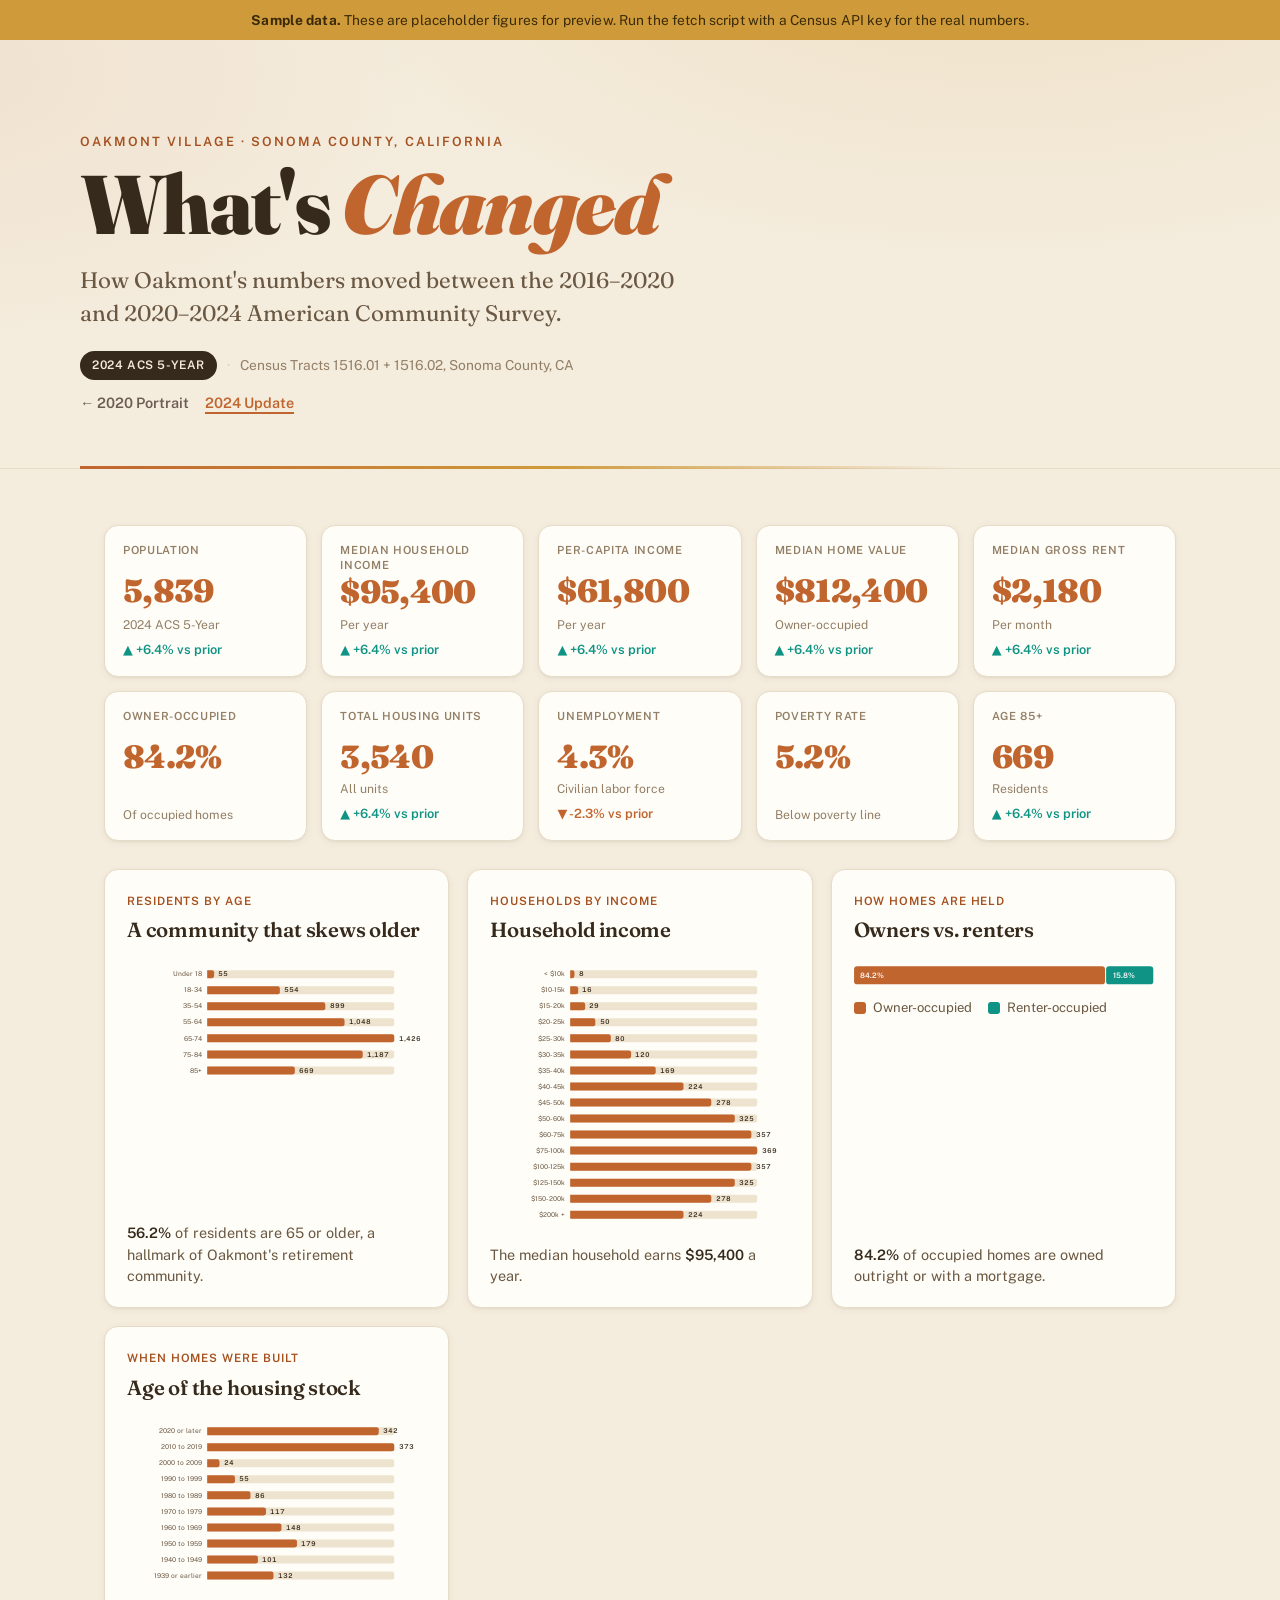
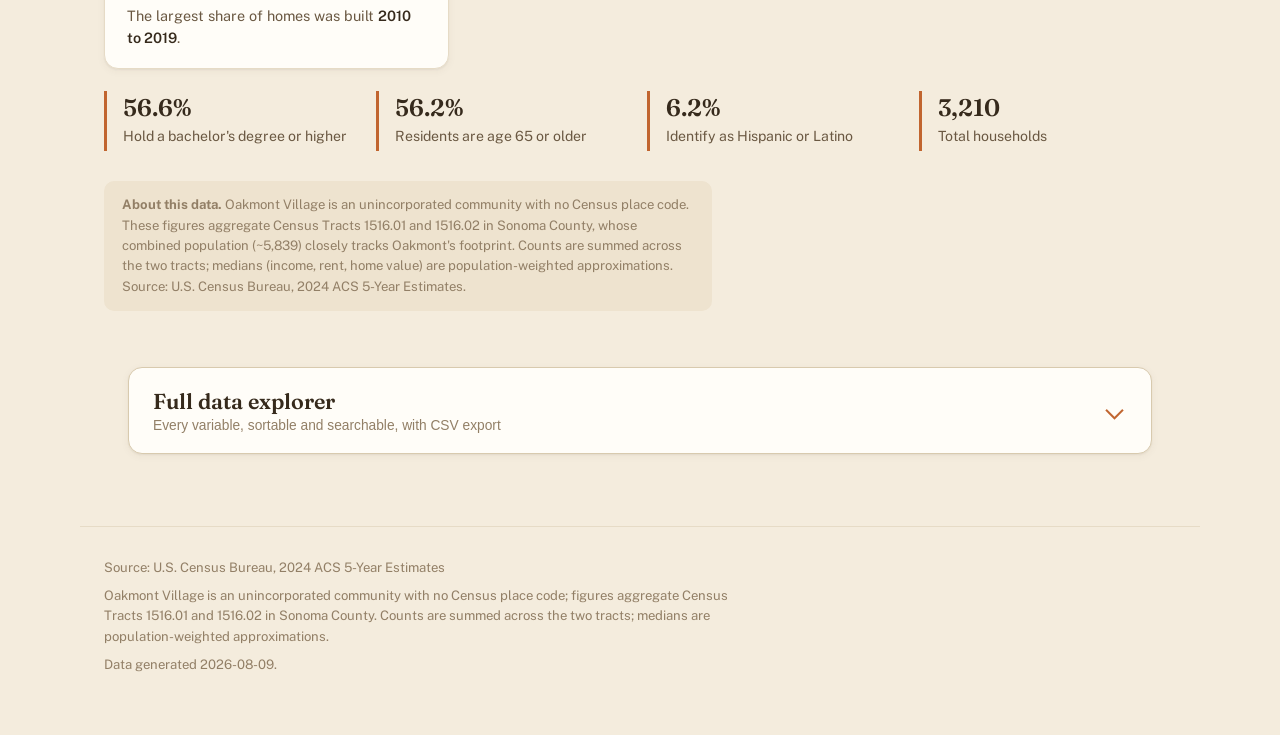
==== site/changes.html @ 7ce9f507 "Add 2024 What's Changed page with year-over-year KPI deltas Co-Authored-By: Claude Opus 4.8 <noreply" ====
<!DOCTYPE html>
<html lang="en">
<head>
  <meta charset="UTF-8" />
  <meta name="viewport" content="width=device-width, initial-scale=1.0" />
  <title>Oakmont Village — What's Changed (2024)</title>
  <meta name="description" content="A census snapshot of Oakmont Village, Sonoma County, California, from the U.S. Census Bureau's American Community Survey." />
  <link rel="icon" href="data:image/svg+xml,<svg xmlns='http://www.w3.org/2000/svg' viewBox='0 0 100 100'><text y='.9em' font-size='90'>🍇</text></svg>" />
  <link rel="preconnect" href="https://fonts.googleapis.com" />
  <link rel="preconnect" href="https://fonts.gstatic.com" crossorigin />
  <link href="https://fonts.googleapis.com/css2?family=Fraunces:ital,opsz,wght@0,9..144,400;0,9..144,500;0,9..144,600;0,9..144,900;1,9..144,400&family=Public+Sans:wght@400;500;600;700&display=swap" rel="stylesheet" />
  <link rel="stylesheet" href="./styles.css" />
</head>
<body>

  <div id="sample-banner" class="sample-banner" hidden>
    <strong>Sample data.</strong> These are placeholder figures for preview. Run the fetch script with a Census API key for the real numbers.
  </div>

  <header class="masthead">
    <div class="masthead-inner">
      <p class="kicker">Oakmont Village · Sonoma County, California</p>
      <h1>What's <em>Changed</em></h1>
      <p class="lead">How Oakmont's numbers moved between the 2016–2020 and 2020–2024 American Community Survey.</p>
      <div class="masthead-meta">
        <span class="badge" id="badge-year">ACS 5-Year</span>
        <span class="meta-dot">·</span>
        <span id="meta-geo">Census Tracts 1516.01 + 1516.02</span>
      </div>
      <nav class="year-nav" aria-label="Data year">
        <a href="./index.html" class="year-link">← 2020 Portrait</a>
        <a href="./changes.html" class="year-link active" aria-current="page">2024 Update</a>
      </nav>
    </div>
  </header>

  <main>
    <section class="snapshot" aria-label="Community snapshot">
      <div class="kpi-grid" id="kpis"></div>

      <div class="chart-grid" id="charts"></div>

      <div class="callouts" id="callouts"></div>

      <p class="method-note" id="method-note"></p>
    </section>

    <section class="explorer-section" aria-label="Full data explorer">
      <button class="explorer-toggle" id="explorer-toggle" aria-expanded="false" aria-controls="explorer">
        <span class="explorer-toggle-label">Full data explorer</span>
        <span class="explorer-toggle-sub">Every variable, sortable and searchable, with CSV export</span>
        <span class="chevron" aria-hidden="true"></span>
      </button>
      <div class="explorer" id="explorer" hidden></div>
    </section>
  </main>

  <footer class="site-footer">
    <p id="footer-source">Source: U.S. Census Bureau, American Community Survey.</p>
    <p class="footer-fine">
      Oakmont Village is an unincorporated community with no Census place code; figures aggregate
      Census Tracts 1516.01 and 1516.02 in Sonoma County. Counts are summed across the two tracts;
      medians are population-weighted approximations.
    </p>
    <p class="footer-fine" id="footer-generated"></p>
  </footer>

  <div id="tooltip" class="tooltip" role="status" aria-live="off" hidden></div>

  <script type="module">
    import { initPage, showError } from './js/page.js';
    initPage({ section: 'acs2024', compareTo: 'acs2020' }).catch(showError);
  </script>
</body>
</html>
---- site/styles.css ----
/* Oakmont Village Community Snapshot — "Sonoma Warm" editorial-civic design system.
   Data colors (validated for CVD + contrast): terracotta #c1652f (magnitude),
   teal #0e9384 + indigo #5a5b9f (categorical). Gold + sage are decorative only. */

:root {
  --font-display: 'Fraunces', Georgia, 'Times New Roman', serif;
  --font-body: 'Public Sans', system-ui, -apple-system, Segoe UI, sans-serif;
  --font-mono: 'Consolas', 'SF Mono', Menlo, monospace;

  --paper: #f4ecdd;
  --paper-tint: #eee3cf;
  --card: #fffdf8;
  --ink: #362a1c;
  --ink-2: #6a5842;
  --ink-3: #927f66;
  --line: #e6dbc6;
  --line-strong: #d8caae;

  --terracotta: #c1652f;
  --terracotta-dk: #a5501f;
  --teal: #0e9384;
  --indigo: #5a5b9f;
  --gold: #cf9a3a;
  --sage: #6b8f6b;

  --shadow-sm: 0 1px 2px rgba(74, 53, 32, 0.06), 0 2px 8px rgba(74, 53, 32, 0.05);
  --shadow-md: 0 2px 6px rgba(74, 53, 32, 0.08), 0 12px 30px rgba(74, 53, 32, 0.09);
  --radius: 14px;
  --maxw: 1120px;
}

*, *::before, *::after { box-sizing: border-box; margin: 0; padding: 0; }

html { -webkit-text-size-adjust: 100%; }

body {
  font-family: var(--font-body);
  font-size: 17px;
  line-height: 1.6;
  color: var(--ink);
  background: var(--paper);
  background-image:
    radial-gradient(1200px 600px at 78% -10%, rgba(207, 154, 58, 0.14), transparent 60%),
    radial-gradient(900px 500px at -5% 8%, rgba(193, 101, 47, 0.08), transparent 55%);
  background-attachment: fixed;
  -webkit-font-smoothing: antialiased;
  text-rendering: optimizeLegibility;
}

em { font-style: italic; }

/* ── Sample banner ─────────────────────────────────────────────── */
.sample-banner {
  background: var(--gold);
  color: #3a2a08;
  text-align: center;
  padding: 9px 20px;
  font-size: 0.86rem;
  letter-spacing: 0.01em;
}

/* ── Masthead ──────────────────────────────────────────────────── */
.masthead {
  padding: clamp(44px, 8vw, 92px) 24px clamp(30px, 5vw, 54px);
  border-bottom: 1px solid var(--line);
  position: relative;
}
.masthead::after {
  content: '';
  position: absolute; left: 50%; bottom: -1px; transform: translateX(-50%);
  width: min(var(--maxw), calc(100% - 48px)); height: 3px;
  background: linear-gradient(90deg, var(--terracotta) 0%, var(--gold) 42%, transparent 78%);
}
.masthead-inner { max-width: var(--maxw); margin: 0 auto; }
.kicker {
  font-size: 0.8rem; font-weight: 600; letter-spacing: 0.16em;
  text-transform: uppercase; color: var(--terracotta-dk);
}
.masthead h1 {
  font-family: var(--font-display); font-optical-sizing: auto;
  font-weight: 900; font-size: clamp(2.6rem, 8vw, 5.2rem);
  line-height: 0.98; letter-spacing: -0.02em; color: var(--ink);
  margin: 12px 0 0;
}
.masthead h1 em { color: var(--terracotta); font-weight: 900; }
.lead {
  font-family: var(--font-display); font-optical-sizing: auto;
  font-size: clamp(1.05rem, 2.2vw, 1.4rem); font-weight: 400;
  color: var(--ink-2); max-width: 44ch; margin: 18px 0 0; line-height: 1.45;
}
.masthead-meta {
  display: flex; align-items: center; gap: 10px; flex-wrap: wrap;
  margin-top: 22px; font-size: 0.86rem; color: var(--ink-3);
}
.badge {
  background: var(--ink); color: var(--paper); font-weight: 600;
  font-size: 0.74rem; letter-spacing: 0.05em; text-transform: uppercase;
  padding: 5px 12px; border-radius: 999px;
}
.meta-dot { color: var(--line-strong); }

/* ── Layout shells ─────────────────────────────────────────────── */
main { max-width: var(--maxw); margin: 0 auto; padding: 0 24px; }
.snapshot { padding: clamp(34px, 5vw, 56px) 0; }

/* ── KPI tiles ─────────────────────────────────────────────────── */
.kpi-grid {
  display: grid; gap: 14px; align-items: stretch;
  grid-template-columns: repeat(auto-fill, minmax(198px, 1fr));
}
.kpi {
  background: var(--card); border: 1px solid var(--line);
  border-radius: var(--radius); padding: 17px 18px 15px;
  box-shadow: var(--shadow-sm);
  display: flex; flex-direction: column;
}
.kpi-label {
  font-size: 0.7rem; font-weight: 600; letter-spacing: 0.06em;
  text-transform: uppercase; color: var(--ink-3); line-height: 1.3;
  min-height: 2.5em; /* reserve two lines so tiles align whether the label wraps or not */
}
.kpi-value {
  font-family: var(--font-display); font-optical-sizing: auto;
  font-weight: 900; font-size: clamp(1.6rem, 2.6vw, 2rem); line-height: 1.02;
  color: var(--terracotta); margin-top: 4px; letter-spacing: -0.02em;
  font-variant-numeric: tabular-nums; white-space: nowrap;
}
.kpi-sub { font-size: 0.76rem; color: var(--ink-3); margin-top: auto; padding-top: 6px; }

/* ── Chart cards ───────────────────────────────────────────────── */
.chart-grid {
  display: grid; gap: 18px; margin-top: 28px;
  grid-template-columns: repeat(auto-fit, minmax(340px, 1fr));
}
.chart-card {
  background: var(--card); border: 1px solid var(--line);
  border-radius: var(--radius); padding: 22px 22px 20px;
  box-shadow: var(--shadow-sm); display: flex; flex-direction: column;
}
.chart-card h3 {
  font-family: var(--font-display); font-weight: 600;
  font-size: 1.28rem; letter-spacing: -0.01em; color: var(--ink);
}
.chart-card .chart-kicker {
  font-size: 0.72rem; font-weight: 600; letter-spacing: 0.08em;
  text-transform: uppercase; color: var(--terracotta-dk); margin-bottom: 4px;
}
.chart-svg { width: 100%; height: auto; margin: 16px 0 6px; overflow: visible; }
.chart-caption {
  font-size: 0.9rem; color: var(--ink-2); line-height: 1.5;
  margin-top: auto; padding-top: 12px;
}
.chart-caption strong { color: var(--ink); font-weight: 600; }

/* SVG chart primitives */
.bar-fill { transition: opacity 0.12s ease; }
.chart-svg .bar-group:hover .bar-fill { opacity: 0.82; }
.bar-track { fill: var(--paper-tint); }
.bar-value { font-family: var(--font-body); font-weight: 600; font-variant-numeric: tabular-nums; fill: var(--ink); }
.bar-label { font-family: var(--font-body); fill: var(--ink-2); }
.axis-label { font-family: var(--font-body); fill: var(--ink-3); }
.legend-row { display: flex; gap: 16px; flex-wrap: wrap; margin-top: 4px; font-size: 0.82rem; color: var(--ink-2); }
.legend-item { display: inline-flex; align-items: center; gap: 7px; }
.legend-swatch { width: 12px; height: 12px; border-radius: 3px; flex-shrink: 0; }

/* ── Callouts ──────────────────────────────────────────────────── */
.callouts {
  display: grid; gap: 14px; margin-top: 22px;
  grid-template-columns: repeat(auto-fit, minmax(220px, 1fr));
}
.callout {
  border-left: 3px solid var(--terracotta); padding: 4px 0 4px 16px;
}
.callout-value {
  font-family: var(--font-display); font-weight: 600; font-size: 1.5rem;
  color: var(--ink); line-height: 1.1;
}
.callout-label { font-size: 0.88rem; color: var(--ink-2); margin-top: 3px; }

.method-note {
  font-size: 0.82rem; color: var(--ink-3); line-height: 1.55;
  margin-top: 30px; padding: 14px 18px; background: var(--paper-tint);
  border-radius: 10px; max-width: 76ch;
}

/* ── Explorer ──────────────────────────────────────────────────── */
.explorer-section { max-width: var(--maxw); margin: 0 auto clamp(40px, 6vw, 72px); padding: 0 24px; }
.explorer-toggle {
  width: 100%; text-align: left; cursor: pointer;
  background: var(--card); border: 1px solid var(--line-strong);
  border-radius: var(--radius); padding: 20px 24px;
  display: grid; grid-template-columns: 1fr auto; align-items: center; row-gap: 3px;
  box-shadow: var(--shadow-sm); transition: box-shadow 0.15s ease, transform 0.05s ease;
}
.explorer-toggle:hover { box-shadow: var(--shadow-md); }
.explorer-toggle:active { transform: translateY(1px); }
.explorer-toggle-label {
  font-family: var(--font-display); font-weight: 600; font-size: 1.35rem; color: var(--ink);
}
.explorer-toggle-sub { grid-column: 1; font-size: 0.86rem; color: var(--ink-3); }
.chevron {
  grid-row: 1 / span 2; grid-column: 2; width: 13px; height: 13px;
  border-right: 2.5px solid var(--terracotta); border-bottom: 2.5px solid var(--terracotta);
  transform: rotate(45deg); transition: transform 0.2s ease; margin-right: 6px;
}
.explorer-toggle[aria-expanded="true"] .chevron { transform: rotate(-135deg); }

.explorer {
  margin-top: 14px; background: var(--card); border: 1px solid var(--line);
  border-radius: var(--radius); box-shadow: var(--shadow-sm); overflow: hidden;
}
.tab-bar {
  display: flex; gap: 2px; overflow-x: auto; padding: 6px 10px 0;
  border-bottom: 1px solid var(--line); background: var(--paper-tint);
}
.tab {
  border: none; background: none; cursor: pointer; white-space: nowrap;
  padding: 12px 15px; font-family: var(--font-body); font-size: 0.9rem; font-weight: 500;
  color: var(--ink-3); border-bottom: 3px solid transparent; margin-bottom: -1px;
  transition: color 0.12s ease;
}
.tab:hover { color: var(--terracotta-dk); }
.tab.active { color: var(--terracotta-dk); border-bottom-color: var(--terracotta); font-weight: 700; }

.explorer-controls {
  display: flex; gap: 12px; align-items: center; flex-wrap: wrap; padding: 16px 20px 12px;
}
.explorer-controls input[type="search"] {
  flex: 1; min-width: 200px; padding: 9px 13px; font-size: 0.9rem; font-family: inherit;
  border: 1px solid var(--line-strong); border-radius: 8px; background: var(--paper); color: var(--ink);
}
.explorer-controls input[type="search"]:focus {
  outline: none; border-color: var(--terracotta); box-shadow: 0 0 0 3px rgba(193, 101, 47, 0.15);
}
.explorer-controls select {
  padding: 9px 11px; font-size: 0.9rem; font-family: inherit; cursor: pointer;
  border: 1px solid var(--line-strong); border-radius: 8px; background: var(--paper); color: var(--ink);
}
.row-count { font-size: 0.82rem; color: var(--ink-3); margin-left: auto; }

.table-wrap { overflow-x: auto; }
table { width: 100%; border-collapse: collapse; font-size: 0.9rem; }
thead th {
  position: sticky; top: 0; background: var(--card); text-align: left; cursor: pointer;
  user-select: none; padding: 11px 16px; font-size: 0.72rem; font-weight: 700;
  letter-spacing: 0.05em; text-transform: uppercase; color: var(--ink-3);
  border-bottom: 1px solid var(--line-strong); white-space: nowrap;
}
thead th:hover { color: var(--terracotta-dk); }
thead th.sorted-asc::after { content: ' ↑'; color: var(--terracotta); }
thead th.sorted-desc::after { content: ' ↓'; color: var(--terracotta); }
tbody td { padding: 10px 16px; border-bottom: 1px solid var(--line); vertical-align: middle; }
tbody tr:last-child td { border-bottom: none; }
tbody tr:hover { background: var(--paper-tint); }
td.code { font-family: var(--font-mono); font-size: 0.78rem; color: var(--ink-3); white-space: nowrap; }
td.num { text-align: right; font-variant-numeric: tabular-nums; }
td.pct { text-align: right; color: var(--ink-2); font-size: 0.84rem; font-variant-numeric: tabular-nums; }
td.na { color: var(--line-strong); font-style: italic; }
.dist-bar { min-width: 90px; height: 7px; background: var(--paper-tint); border-radius: 4px; overflow: hidden; }
.dist-bar > i { display: block; height: 100%; background: var(--terracotta); border-radius: 4px; }

.explorer-downloads {
  display: flex; gap: 10px; align-items: center; flex-wrap: wrap;
  padding: 14px 20px; border-top: 1px solid var(--line); background: var(--paper-tint);
}
.explorer-downloads span { font-size: 0.85rem; color: var(--ink-2); font-weight: 600; }
.btn {
  cursor: pointer; font-family: inherit; font-size: 0.84rem; font-weight: 600;
  padding: 8px 15px; border-radius: 8px; border: 1.5px solid var(--terracotta);
  background: var(--terracotta); color: #fff; transition: opacity 0.12s ease;
}
.btn:hover { opacity: 0.88; }
.btn-outline { background: transparent; color: var(--terracotta-dk); }

/* ── Tooltip ───────────────────────────────────────────────────── */
.tooltip {
  position: fixed; z-index: 100; pointer-events: none;
  background: var(--ink); color: var(--paper); padding: 7px 11px;
  border-radius: 8px; font-size: 0.82rem; line-height: 1.4; box-shadow: var(--shadow-md);
  transform: translate(-50%, -115%); white-space: nowrap; max-width: 260px;
}
.tooltip b { color: #fff; }
.tooltip .tt-val { color: var(--gold); font-variant-numeric: tabular-nums; }

/* ── Footer ────────────────────────────────────────────────────── */
.site-footer {
  max-width: var(--maxw); margin: 0 auto; padding: 30px 24px 60px;
  border-top: 1px solid var(--line); font-size: 0.82rem; color: var(--ink-3);
}
.site-footer p + p { margin-top: 8px; }
.footer-fine { max-width: 80ch; line-height: 1.55; }

/* ── Motion ────────────────────────────────────────────────────── */
.reveal { opacity: 0; transform: translateY(14px); animation: rise 0.6s cubic-bezier(0.2, 0.7, 0.2, 1) forwards; }
.kpi:nth-child(1) { animation-delay: 0.02s } .kpi:nth-child(2) { animation-delay: 0.06s }
.kpi:nth-child(3) { animation-delay: 0.10s } .kpi:nth-child(4) { animation-delay: 0.14s }
.kpi:nth-child(5) { animation-delay: 0.18s } .kpi:nth-child(6) { animation-delay: 0.22s }
.kpi:nth-child(7) { animation-delay: 0.26s } .kpi:nth-child(8) { animation-delay: 0.30s }
.kpi:nth-child(n+9) { animation-delay: 0.34s }
.chart-card:nth-child(1) { animation-delay: 0.10s } .chart-card:nth-child(2) { animation-delay: 0.18s }
.chart-card:nth-child(3) { animation-delay: 0.26s } .chart-card:nth-child(4) { animation-delay: 0.34s }
@keyframes rise { to { opacity: 1; transform: none; } }

@media (prefers-reduced-motion: reduce) {
  .reveal { animation: none; opacity: 1; transform: none; }
  .chevron, .bar-fill, .explorer-toggle { transition: none; }
  body { background-attachment: scroll; }
}

@media (max-width: 560px) {
  body { font-size: 16px; }
  .kpi-grid { grid-template-columns: repeat(auto-fill, minmax(158px, 1fr)); gap: 10px; }
  .kpi { padding: 14px 14px 13px; }
  .kpi-value { font-size: 1.55rem; }
  .kpi-label { min-height: 2.4em; }
  .chart-grid { grid-template-columns: 1fr; }
  main, .explorer-section { padding-left: 16px; padding-right: 16px; }
}

.kpi-delta { margin-top: .35rem; font-size: .8rem; font-weight: 600; }
.kpi-delta-up { color: var(--teal); }
.kpi-delta-down { color: var(--terracotta); }

.year-nav { display: flex; gap: 1rem; margin-top: 1rem; }
.year-link { font: 600 .9rem/1 'Public Sans', sans-serif; color: var(--ink-soft, #6b5d52); text-decoration: none; padding-bottom: 2px; border-bottom: 2px solid transparent; }
.year-link.active { color: var(--terracotta); border-bottom-color: var(--terracotta); }
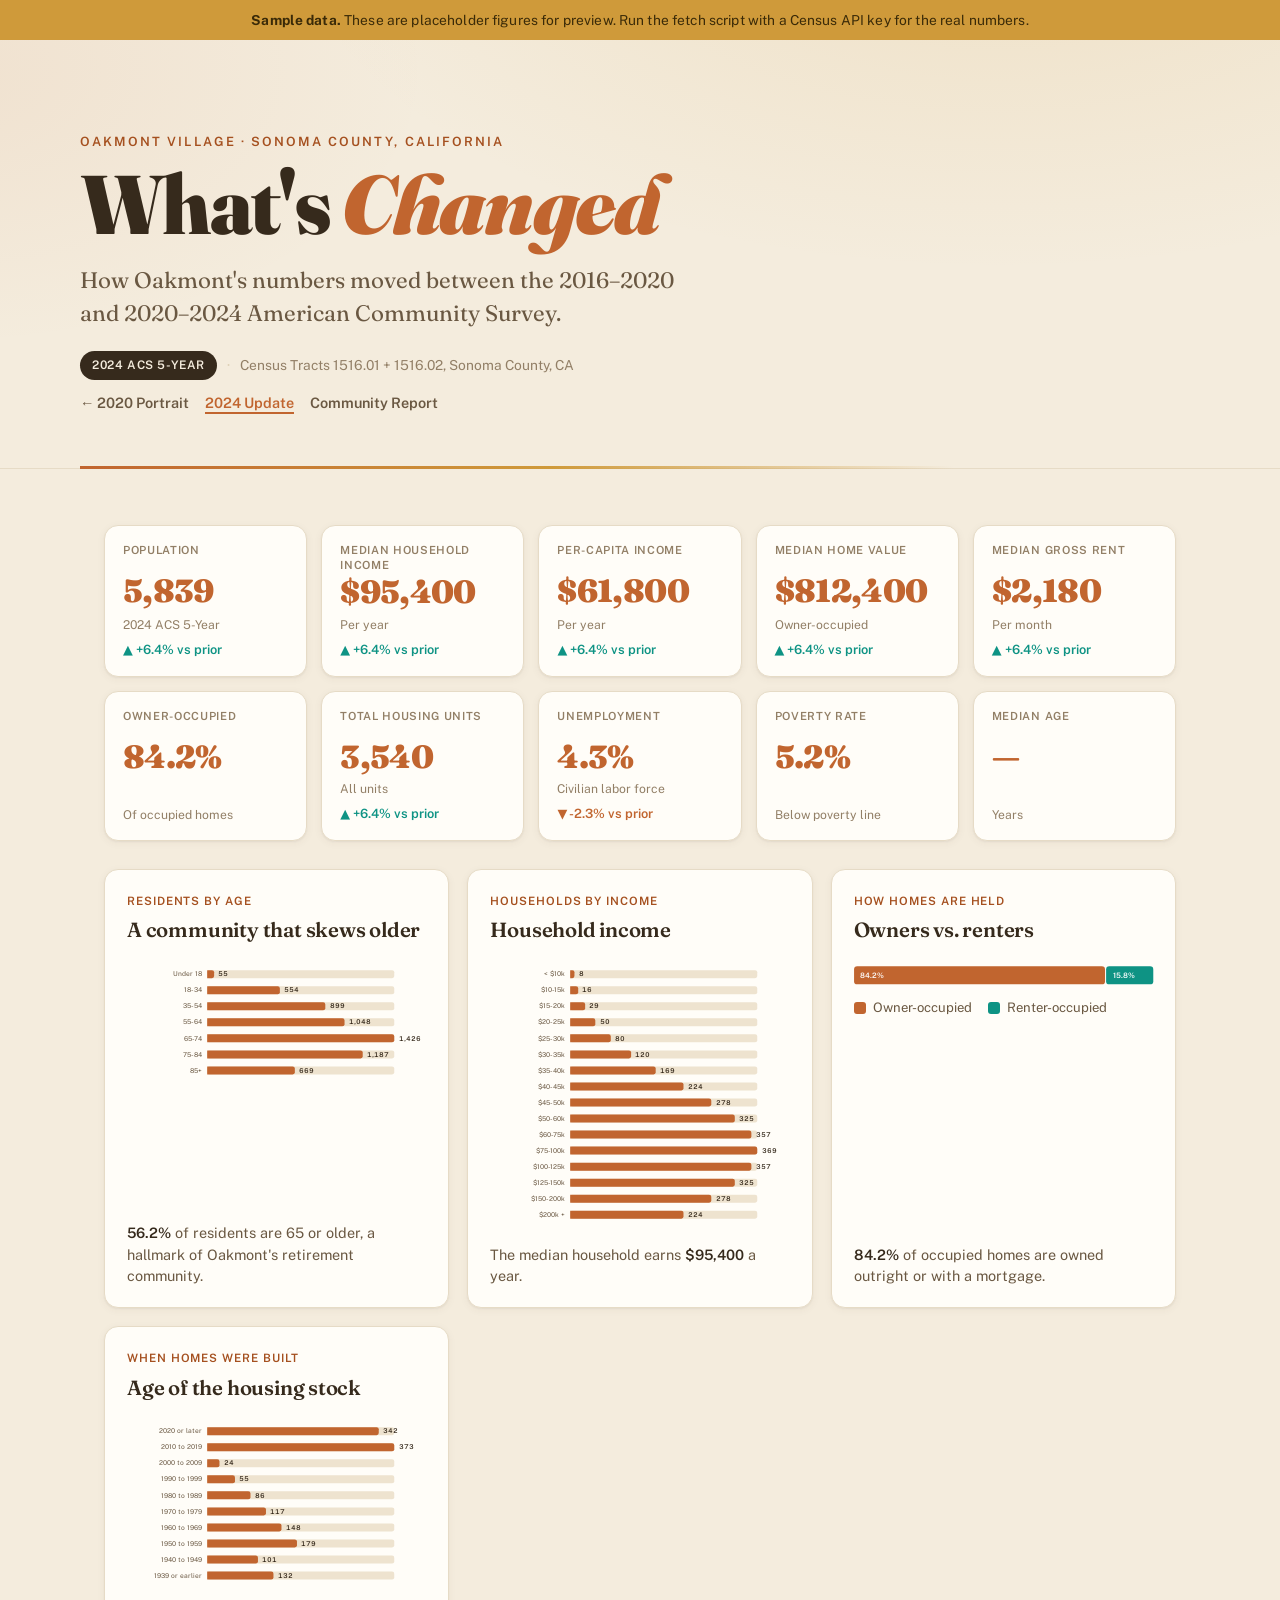
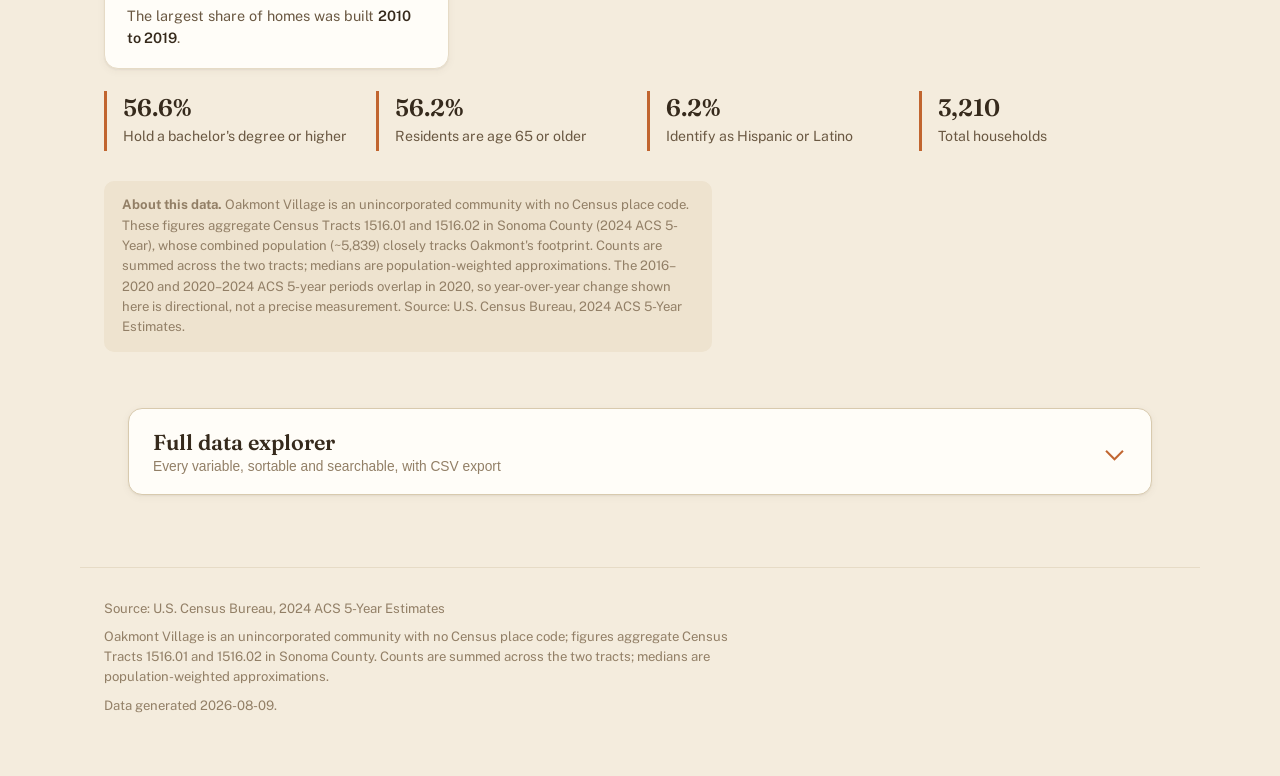
==== commit 7862d43b: "Add report.html shell and cross-page nav links" ====
--- a/site/changes.html
+++ b/site/changes.html
@@ -30,6 +30,7 @@
       <nav class="year-nav" aria-label="Data year">
         <a href="./index.html" class="year-link">← 2020 Portrait</a>
         <a href="./changes.html" class="year-link active" aria-current="page">2024 Update</a>
+        <a href="./report.html" class="year-link">Community Report</a>
       </nav>
     </div>
   </header>
--- a/site/styles.css
+++ b/site/styles.css
@@ -322,5 +322,43 @@
 .kpi-delta-down { color: var(--terracotta); }
 
 .year-nav { display: flex; gap: 1rem; margin-top: 1rem; }
-.year-link { font: 600 .9rem/1 'Public Sans', sans-serif; color: var(--ink-soft, #6b5d52); text-decoration: none; padding-bottom: 2px; border-bottom: 2px solid transparent; }
+.year-link { font: 600 .9rem/1 'Public Sans', sans-serif; color: var(--ink-2); text-decoration: none; padding-bottom: 2px; border-bottom: 2px solid transparent; }
 .year-link.active { color: var(--terracotta); border-bottom-color: var(--terracotta); }
+
+.block-panel { max-width: 1080px; margin: 0 auto; padding: 3rem 1.5rem 1rem; border-top: 1px solid var(--line); }
+.block-panel-head { margin-bottom: 1.5rem; }
+.block-panel-head h2 { font-family: 'Fraunces', Georgia, serif; font-size: clamp(1.8rem, 4vw, 2.6rem); margin: .2rem 0; }
+.block-panel-head h2 em { color: var(--terracotta); font-style: italic; }
+
+/* ── Explorer catalog ── */
+.explorer-loading { padding: 1.5rem; color: var(--ink-soft, #6b625a); }
+.explorer-featured { display: flex; flex-wrap: wrap; align-items: center; gap: .5rem; margin: 1rem 0; }
+.featured-label { font: 600 .75rem/1 'Public Sans', sans-serif; letter-spacing: .08em; text-transform: uppercase; color: var(--ink-soft, #6b625a); margin-right: .25rem; }
+.chip { border: 1px solid var(--line, #e5ddd3); background: var(--paper, #fff); border-radius: 999px; padding: .35rem .8rem; font: 500 .85rem 'Public Sans', sans-serif; cursor: pointer; }
+.chip:hover { border-color: var(--terracotta); color: var(--terracotta); }
+.catalog-controls { display: flex; flex-wrap: wrap; gap: 1rem; align-items: center; margin: 1rem 0 .5rem; }
+.catalog-controls #cat-search { flex: 1 1 260px; padding: .5rem .75rem; border: 1px solid var(--line, #e5ddd3); border-radius: 8px; font: 400 .9rem 'Public Sans', sans-serif; }
+.hide-empty { font: 400 .85rem 'Public Sans', sans-serif; color: var(--ink-soft, #6b625a); display: inline-flex; gap: .4rem; align-items: center; }
+.catalog-list { max-height: 320px; overflow-y: auto; border: 1px solid var(--line, #e5ddd3); border-radius: 10px; margin-bottom: 1rem; }
+.catalog-count { padding: .5rem .75rem; font: 600 .75rem 'Public Sans', sans-serif; color: var(--ink-soft, #6b625a); border-bottom: 1px solid var(--line, #e5ddd3); }
+.catalog-item { display: flex; gap: .75rem; width: 100%; text-align: left; padding: .5rem .75rem; background: none; border: 0; border-bottom: 1px solid var(--line, #f0eae2); cursor: pointer; font: 400 .85rem 'Public Sans', sans-serif; }
+.catalog-item:hover, .catalog-item.active { background: var(--wash, #faf6f0); }
+.catalog-id { font-family: ui-monospace, monospace; color: var(--terracotta); font-weight: 600; flex: 0 0 5.5rem; }
+.catalog-concept { color: var(--ink, #2b2621); }
+.table-view-head { display: flex; flex-wrap: wrap; align-items: center; gap: .75rem; margin: 1rem 0 .5rem; }
+.table-view-head h4 { margin: 0; flex: 1 1 auto; font: 600 1rem 'Public Sans', sans-serif; }
+
+/* ── Income × size grid ── */
+.income-grid-card { border: 1px solid var(--line, #e5ddd3); border-radius: 14px; padding: 1.25rem; margin-bottom: 1rem; background: var(--paper, #fff); }
+table.income-grid { border-collapse: collapse; width: 100%; font: 400 .8rem 'Public Sans', sans-serif; }
+table.income-grid th, table.income-grid td { border: 1px solid var(--line, #eee3d6); padding: .35rem .4rem; text-align: center; }
+table.income-grid .ig-corner, table.income-grid .ig-bracket { text-align: right; white-space: nowrap; color: var(--ink-soft, #6b625a); font-weight: 500; }
+table.income-grid .ig-size { color: var(--ink-soft, #6b625a); font-weight: 600; }
+table.income-grid .ig-cell { height: 1.6rem; font-variant-numeric: tabular-nums; color: var(--ink, #2b2621); background: color-mix(in srgb, var(--terracotta) calc(var(--a, 0) * 100%), transparent); }
+table.income-grid .ig-total { font-weight: 600; background: var(--wash, #faf6f0); color: var(--ink-soft, #6b625a); font-variant-numeric: tabular-nums; }
+
+/* ── Block map ── */
+.block-map-card { margin: 1.5rem 0; }
+.block-map { height: 420px; width: 100%; border-radius: 14px; border: 1px solid var(--line, #e5ddd3); }
+.block-map-card figcaption { margin-top: .6rem; font: 400 .85rem 'Public Sans', sans-serif; color: var(--ink-soft, #6b625a); text-align: center; }
+.leaflet-container { background: var(--wash, #faf6f0); font: inherit; }
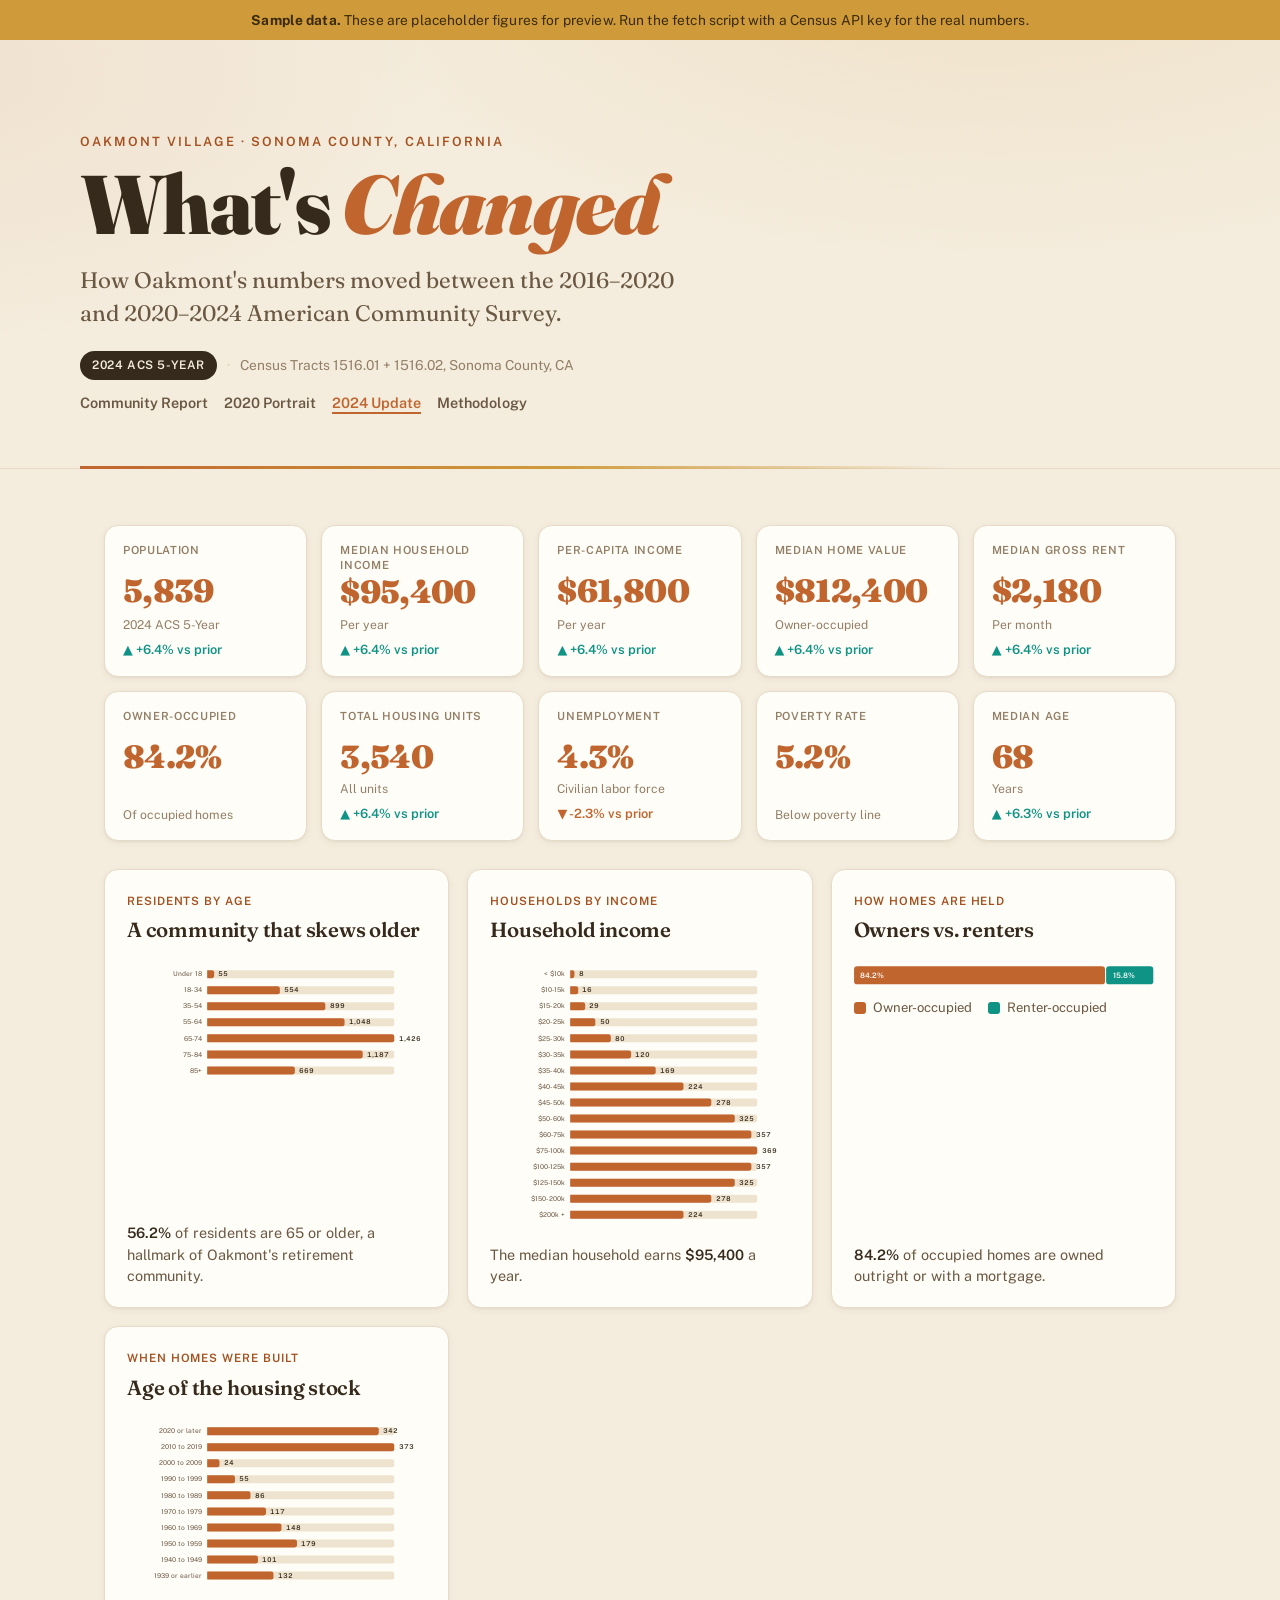
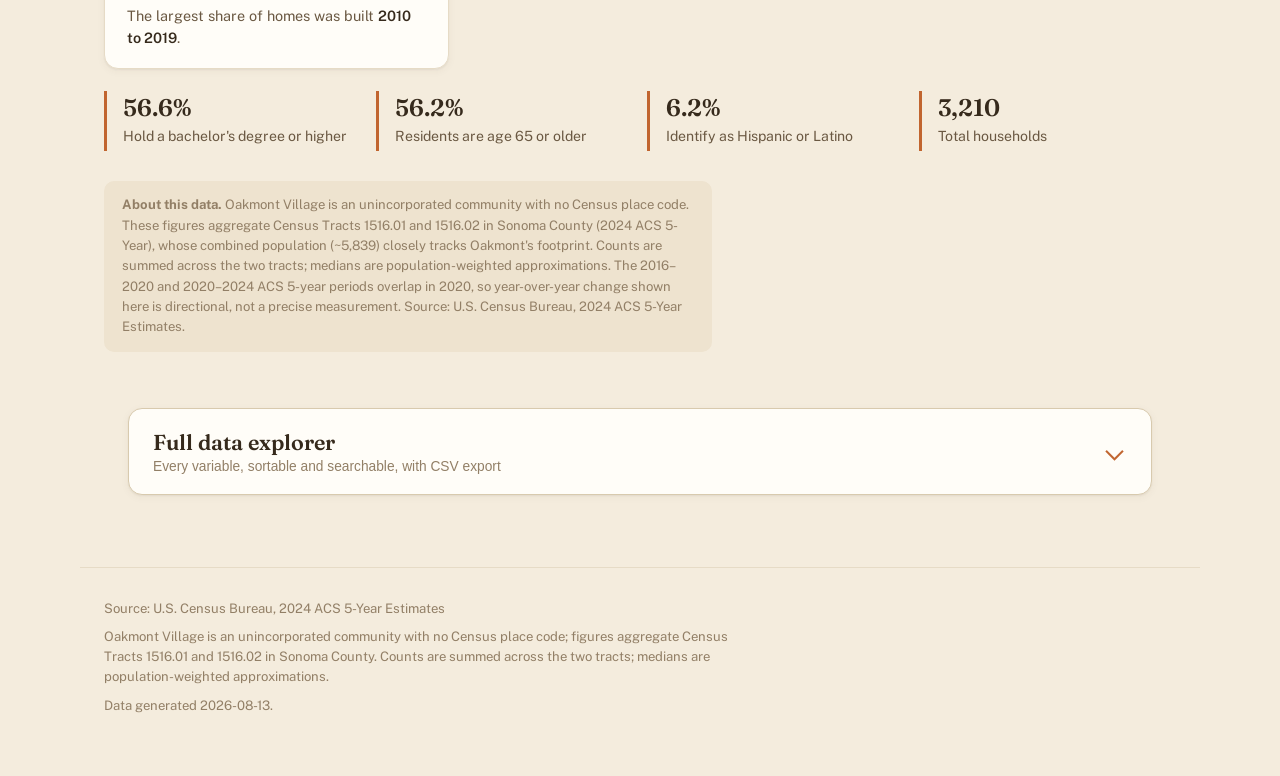
==== commit 1aec6024: "Add Methodology page A progressive-gradient explainer of what data the site uses, at what geographic" ====
--- a/site/changes.html
+++ b/site/changes.html
@@ -28,9 +28,10 @@
         <span id="meta-geo">Census Tracts 1516.01 + 1516.02</span>
       </div>
       <nav class="year-nav" aria-label="Data year">
-        <a href="./index.html" class="year-link">← 2020 Portrait</a>
+        <a href="./report.html" class="year-link">Community Report</a>
+        <a href="./index.html" class="year-link">2020 Portrait</a>
         <a href="./changes.html" class="year-link active" aria-current="page">2024 Update</a>
-        <a href="./report.html" class="year-link">Community Report</a>
+        <a href="./methodology.html" class="year-link">Methodology</a>
       </nav>
     </div>
   </header>
--- a/site/styles.css
+++ b/site/styles.css
@@ -321,7 +321,7 @@
 .kpi-delta-up { color: var(--teal); }
 .kpi-delta-down { color: var(--terracotta); }
 
-.year-nav { display: flex; gap: 1rem; margin-top: 1rem; }
+.year-nav { display: flex; flex-wrap: wrap; gap: .6rem 1rem; margin-top: 1rem; }
 .year-link { font: 600 .9rem/1 'Public Sans', sans-serif; color: var(--ink-2); text-decoration: none; padding-bottom: 2px; border-bottom: 2px solid transparent; }
 .year-link.active { color: var(--terracotta); border-bottom-color: var(--terracotta); }
 
@@ -362,3 +362,90 @@
 .block-map { height: 420px; width: 100%; border-radius: 14px; border: 1px solid var(--line, #e5ddd3); }
 .block-map-card figcaption { margin-top: .6rem; font: 400 .85rem 'Public Sans', sans-serif; color: var(--ink-soft, #6b625a); text-align: center; }
 .leaflet-container { background: var(--wash, #faf6f0); font: inherit; }
+
+/* ── Community Report ── */
+.report { max-width: 920px; margin: 0 auto; padding: 2rem 1.25rem 4rem; display: flex; flex-direction: column; gap: 2.5rem; }
+.report-section { display: flex; flex-direction: column; gap: 1rem; }
+.report-head h2 { margin: .15rem 0 0; font: 600 1.6rem/1.1 'Fraunces', serif; }
+.report-source { margin: 0; font: 400 .8rem 'Public Sans', sans-serif; color: var(--ink-soft, #6b625a); }
+.report-note { font: 400 .95rem/1.5 'Public Sans', sans-serif; color: var(--ink, #2b2621); }
+.kpi-src { margin-top: .35rem; font: 500 .68rem 'Public Sans', sans-serif; letter-spacing: .04em; text-transform: uppercase; color: var(--teal); }
+.stat-row { display: flex; flex-wrap: wrap; gap: 1.5rem; }
+.stat-value { font: 600 1.5rem 'Fraunces', serif; color: var(--terracotta); }
+.stat-label { font: 400 .85rem 'Public Sans', sans-serif; color: var(--ink-soft, #6b625a); }
+.total-row td { font-weight: 700; border-top: 2px solid var(--line, #e5ddd3); }
+.src-head, .src-row { display: grid; grid-template-columns: 12rem 1fr 4rem 6rem; align-items: center; gap: .75rem; }
+.src-head { font: 600 .72rem 'Public Sans', sans-serif; letter-spacing: .04em; text-transform: uppercase; color: var(--ink-soft, #6b625a); }
+.src-list { display: flex; flex-direction: column; gap: .5rem; }
+.src-label { font: 500 .9rem 'Public Sans', sans-serif; }
+.src-bar { background: var(--wash, #faf6f0); border-radius: 999px; height: .7rem; overflow: hidden; }
+.src-bar i { display: block; height: 100%; background: var(--terracotta); border-radius: 999px; }
+.src-pct { font: 600 .9rem 'Public Sans', sans-serif; text-align: right; font-variant-numeric: tabular-nums; }
+.src-mean { font: 400 .85rem 'Public Sans', sans-serif; text-align: right; color: var(--ink-soft, #6b625a); font-variant-numeric: tabular-nums; }
+.method-body { display: flex; flex-direction: column; gap: .75rem; font: 400 .95rem/1.55 'Public Sans', sans-serif; }
+.method-body ul { margin: 0; padding-left: 1.2rem; display: flex; flex-direction: column; gap: .4rem; }
+@media (max-width: 620px) {
+  .src-head, .src-row { grid-template-columns: 1fr 3.2rem 5rem; }
+  .src-head .src-label, .src-row .src-bar { display: none; }
+}
+/* Report age table: center every column so headers sit over their numbers. */
+.report-table th, .report-table td, .report-table td.num { text-align: center; }
+
+/* ---- Methodology page ---- */
+.method { max-width: 1080px; margin: 0 auto; padding: 2rem 1.5rem 4rem; }
+.method-layout { display: grid; grid-template-columns: 190px minmax(0, 1fr); gap: 2.5rem; align-items: start; }
+
+.method-jump { position: sticky; top: 1.5rem; display: flex; flex-direction: column; gap: .15rem; }
+.method-jump a { font: 600 .82rem/1.3 'Public Sans', sans-serif; color: var(--ink-3); text-decoration: none; padding: .4rem .7rem; border-left: 2px solid var(--line); border-radius: 0 6px 6px 0; }
+.method-jump a:hover { color: var(--ink); }
+.method-jump a.active { color: var(--terracotta); border-left-color: var(--terracotta); background: #fdf0e7; }
+
+.method-content { display: flex; flex-direction: column; gap: 2.75rem; }
+.method-section { display: flex; flex-direction: column; gap: .85rem; }
+.method-section h2 { font: 600 1.7rem/1.15 var(--font-display); margin: .1rem 0 .1rem; }
+.method-section p { margin: 0; }
+.method-lead { font: 500 1.05rem/1.6 'Public Sans', sans-serif; color: var(--ink); }
+.tier-plain .method-lead { font-size: 1.18rem; }
+.method-aside { color: var(--ink-2); border-left: 3px solid var(--line-strong); padding-left: .9rem; font-size: .92rem; }
+
+.stat-strip { display: flex; flex-wrap: wrap; gap: 1rem; margin-top: .5rem; }
+.stat { flex: 1; min-width: 150px; background: var(--card); border: 1px solid var(--line); border-radius: var(--radius); padding: 1rem 1.1rem; box-shadow: var(--shadow-sm); }
+.stat-value { display: block; font: 600 1.9rem var(--font-display); color: var(--terracotta); line-height: 1.1; }
+.stat-label { font: 500 .8rem 'Public Sans', sans-serif; color: var(--ink-2); }
+
+.two-card { display: grid; grid-template-columns: 1fr 1fr; gap: 1.25rem; }
+.def-card { background: var(--card); border: 1px solid var(--line); border-radius: var(--radius); padding: 1.2rem 1.3rem; box-shadow: var(--shadow-sm); display: flex; flex-direction: column; gap: .5rem; }
+.def-card h3 { font: 600 1.2rem var(--font-display); margin: 0; }
+.def-tag { font: 600 .7rem 'Public Sans', sans-serif; text-transform: uppercase; letter-spacing: .05em; color: var(--teal); margin: 0; }
+.def-card p:last-child { color: var(--ink-2); font-size: .92rem; line-height: 1.55; }
+
+.geo-ladder { margin: .3rem 0 .4rem; }
+.geo-level { display: flex; flex-wrap: wrap; align-items: center; gap: .4rem .6rem; border: 1px solid var(--line-strong); border-radius: 12px; padding: .6rem .7rem; background: var(--card); }
+.geo-level .geo-level { flex-basis: 100%; margin-top: .55rem; }
+.geo-tag { font: 600 .62rem 'Public Sans', sans-serif; text-transform: uppercase; letter-spacing: .06em; color: var(--ink-3); background: var(--paper-tint); border-radius: 999px; padding: .2rem .5rem; }
+.geo-name { font: 600 .95rem 'Public Sans', sans-serif; color: var(--ink); }
+.geo-reach { margin-left: auto; font: 600 .68rem 'Public Sans', sans-serif; color: #fff; padding: .2rem .55rem; border-radius: 999px; }
+.reach-acs { background: var(--teal); }
+.reach-dec { background: var(--terracotta); }
+.is-oakmont { border-color: var(--terracotta); background: #fdf0e7; }
+.is-oakmont .geo-name { color: var(--terracotta-dk); }
+
+.table-scroll { overflow-x: auto; }
+.source-table { width: 100%; border-collapse: collapse; font: 400 .9rem 'Public Sans', sans-serif; }
+.source-table th { text-align: left; font-weight: 600; color: var(--ink); border-bottom: 2px solid var(--line-strong); padding: .6rem .7rem; white-space: nowrap; }
+.source-table td { border-bottom: 1px solid var(--line); padding: .6rem .7rem; color: var(--ink-2); vertical-align: top; }
+.source-table td:first-child { color: var(--ink); font-weight: 500; }
+
+.fine-print { font-size: .92rem; }
+.fine-print h3 { font: 600 1.08rem var(--font-display); margin: 1.1rem 0 -.1rem; }
+.fine-print p { color: var(--ink-2); line-height: 1.6; }
+.var-list { margin: 0; padding-left: 1.1rem; display: flex; flex-direction: column; gap: .45rem; color: var(--ink-2); line-height: 1.55; }
+.var-code { font: 600 .82rem var(--font-mono); color: var(--terracotta-dk); background: var(--paper-tint); border-radius: 5px; padding: .05rem .35rem; }
+
+@media (max-width: 800px) {
+  .method-layout { grid-template-columns: 1fr; gap: 1.25rem; }
+  .method-jump { position: static; flex-direction: row; flex-wrap: wrap; gap: .4rem; }
+  .method-jump a { border-left: none; border-bottom: 2px solid var(--line); border-radius: 6px 6px 0 0; padding: .35rem .5rem; }
+  .method-jump a.active { border-left-color: transparent; border-bottom-color: var(--terracotta); }
+  .two-card { grid-template-columns: 1fr; }
+}
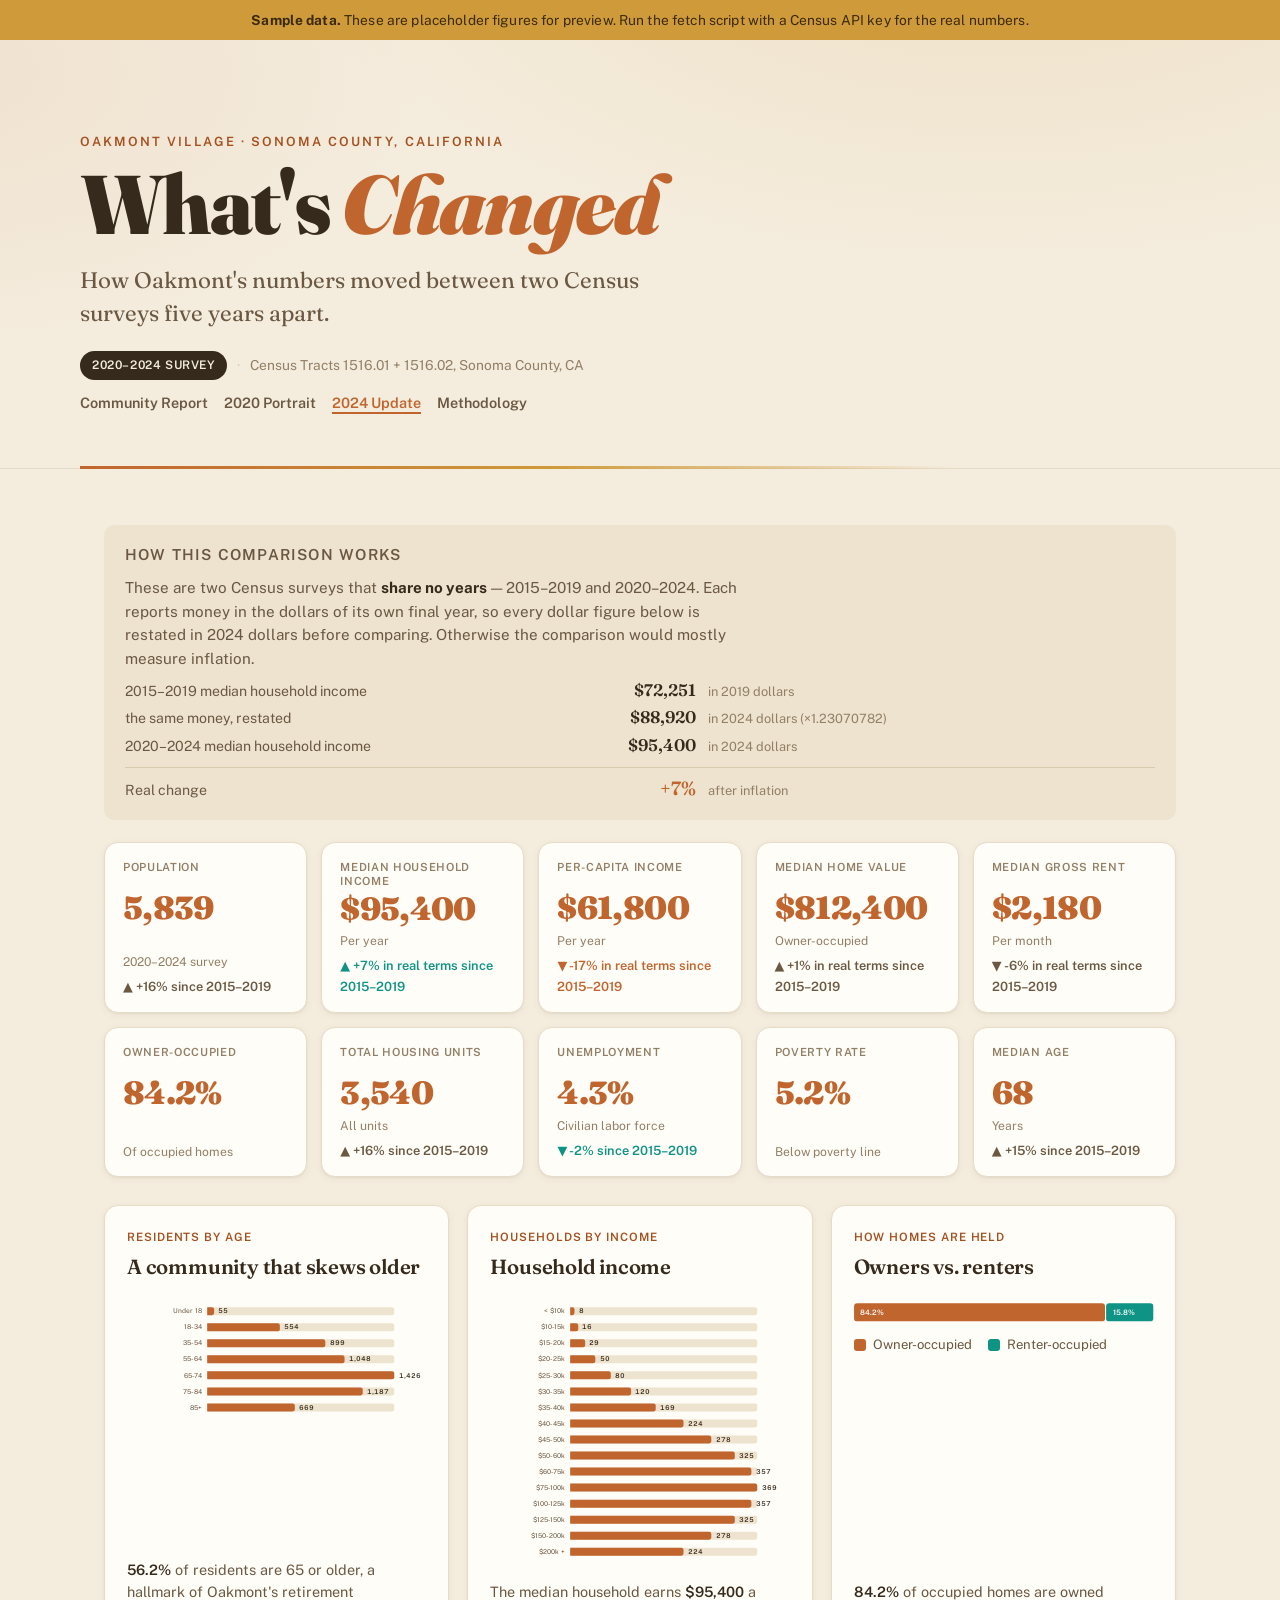
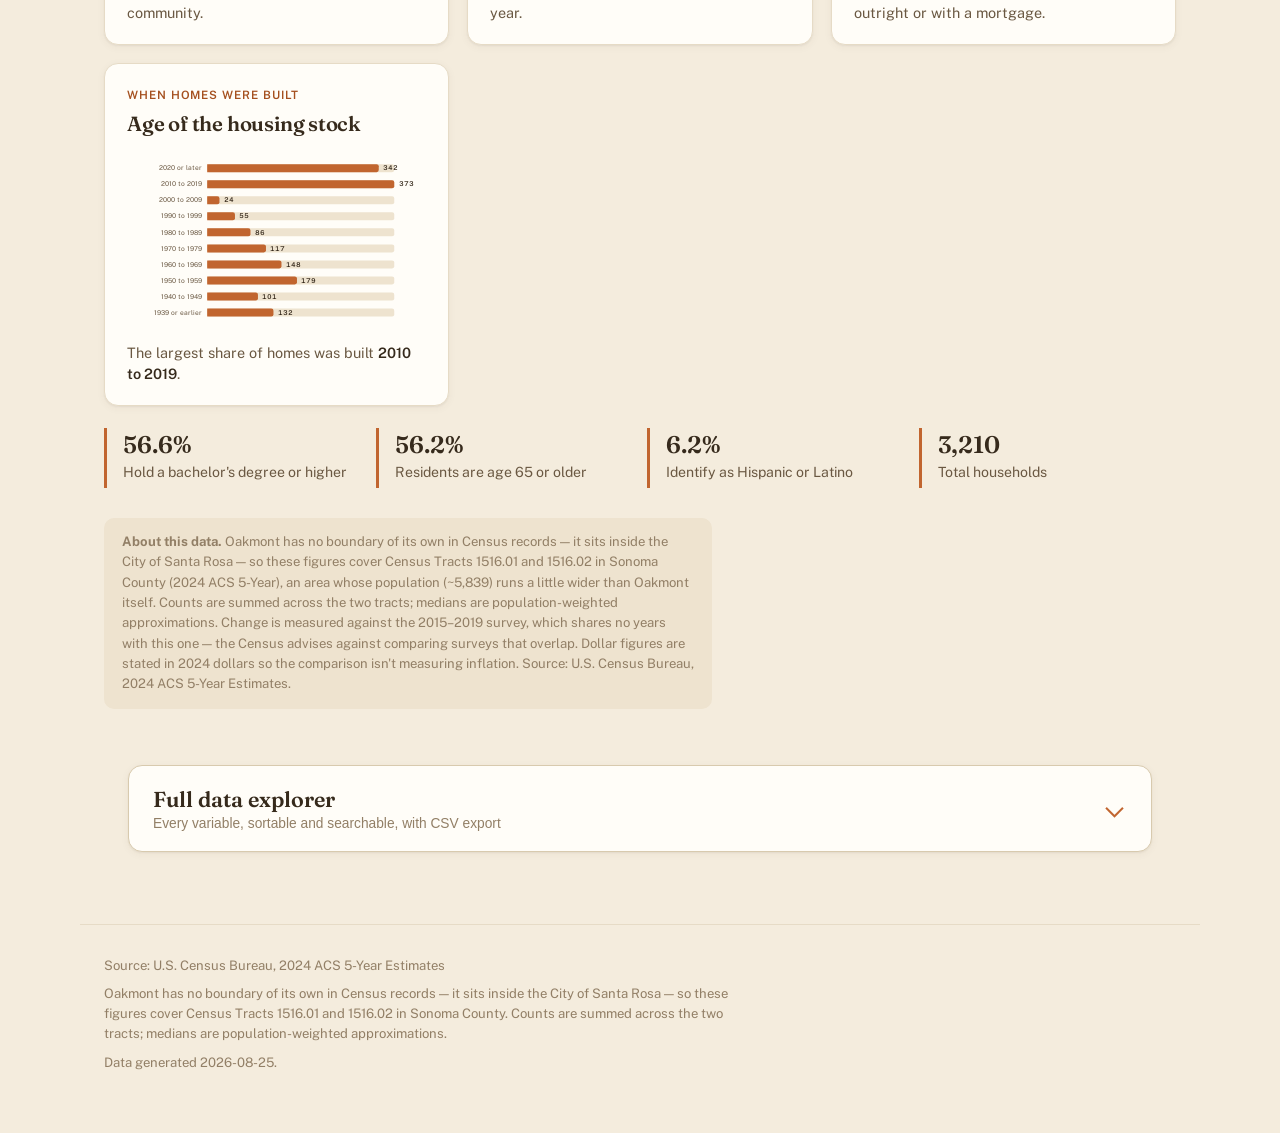
==== commit 411409c0: "Compare non-overlapping surveys and adjust for inflation The change page reported median household i" ====
--- a/site/changes.html
+++ b/site/changes.html
@@ -21,7 +21,7 @@
     <div class="masthead-inner">
       <p class="kicker">Oakmont Village · Sonoma County, California</p>
       <h1>What's <em>Changed</em></h1>
-      <p class="lead">How Oakmont's numbers moved between the 2016–2020 and 2020–2024 American Community Survey.</p>
+      <p class="lead">How Oakmont's numbers moved between two Census surveys five years apart.</p>
       <div class="masthead-meta">
         <span class="badge" id="badge-year">ACS 5-Year</span>
         <span class="meta-dot">·</span>
@@ -38,6 +38,8 @@
 
   <main>
     <section class="snapshot" aria-label="Community snapshot">
+      <div id="change-basis"></div>
+
       <div class="kpi-grid" id="kpis"></div>
 
       <div class="chart-grid" id="charts"></div>
@@ -60,9 +62,9 @@
   <footer class="site-footer">
     <p id="footer-source">Source: U.S. Census Bureau, American Community Survey.</p>
     <p class="footer-fine">
-      Oakmont Village is an unincorporated community with no Census place code; figures aggregate
-      Census Tracts 1516.01 and 1516.02 in Sonoma County. Counts are summed across the two tracts;
-      medians are population-weighted approximations.
+      Oakmont has no boundary of its own in Census records — it sits inside the City of Santa Rosa —
+      so these figures cover Census Tracts 1516.01 and 1516.02 in Sonoma County. Counts are summed
+      across the two tracts; medians are population-weighted approximations.
     </p>
     <p class="footer-fine" id="footer-generated"></p>
   </footer>
@@ -71,7 +73,7 @@
 
   <script type="module">
     import { initPage, showError } from './js/page.js';
-    initPage({ section: 'acs2024', compareTo: 'acs2020' }).catch(showError);
+    initPage({ section: 'acs2024', compareTo: 'acs2019' }).catch(showError);
   </script>
 </body>
 </html>
--- a/site/styles.css
+++ b/site/styles.css
@@ -141,7 +141,10 @@
   font-family: var(--font-display); font-weight: 600;
   font-size: 1.28rem; letter-spacing: -0.01em; color: var(--ink);
 }
-.chart-card .chart-kicker {
+/* Section eyebrow. Used inside chart cards and as the kicker on every report and methodology
+   section head, so it must not be scoped to .chart-card — it was, and those headings rendered as
+   unstyled body text. */
+.chart-kicker {
   font-size: 0.72rem; font-weight: 600; letter-spacing: 0.08em;
   text-transform: uppercase; color: var(--terracotta-dk); margin-bottom: 4px;
 }
@@ -317,13 +320,34 @@
   main, .explorer-section { padding-left: 16px; padding-right: 16px; }
 }
 
-.kpi-delta { margin-top: .35rem; font-size: .8rem; font-weight: 600; }
-.kpi-delta-up { color: var(--teal); }
-.kpi-delta-down { color: var(--terracotta); }
+/* Delta tone is about meaning, not direction: rising poverty and rising income both point up, and
+   colouring them alike reads as endorsement. Figures with no obvious good direction stay neutral. */
+.kpi-delta { margin-top: .35rem; font-size: .8rem; font-weight: 600; color: var(--ink-2); }
+.kpi-delta-good { color: var(--teal); }
+.kpi-delta-bad { color: var(--terracotta); }
+
+/* How the comparison works — sits above the numbers on the change page. */
+.change-basis { background: var(--paper-tint); border-radius: 10px; padding: 1.1rem 1.3rem; margin-bottom: 22px; }
+.change-basis p { margin: 0 0 .6rem; font-size: .95rem; line-height: 1.55; color: var(--ink-2); max-width: 70ch; }
+.change-basis p strong { color: var(--ink); }
+.basis-math { display: flex; flex-direction: column; gap: .3rem; }
+.basis-math > div { display: grid; grid-template-columns: minmax(0, 1fr) 7rem minmax(0, 1fr); gap: .75rem; align-items: baseline; }
+.basis-label { font-size: .88rem; color: var(--ink-2); }
+.basis-value { font: 600 1.05rem var(--font-display); color: var(--ink); text-align: right; font-variant-numeric: tabular-nums; }
+.basis-note { font-size: .8rem; color: var(--ink-3); }
+.basis-result { border-top: 1px solid var(--line-strong); margin-top: .35rem; padding-top: .5rem; }
+.basis-result .basis-value { color: var(--terracotta); font-size: 1.2rem; }
+@media (max-width: 560px) {
+  .basis-math > div { grid-template-columns: 1fr auto; }
+  .basis-note { grid-column: 1 / -1; }
+}
 
 .year-nav { display: flex; flex-wrap: wrap; gap: .6rem 1rem; margin-top: 1rem; }
 .year-link { font: 600 .9rem/1 'Public Sans', sans-serif; color: var(--ink-2); text-decoration: none; padding-bottom: 2px; border-bottom: 2px solid transparent; }
-.year-link.active { color: var(--terracotta); border-bottom-color: var(--terracotta); }
+.year-link:hover { color: var(--ink); border-bottom-color: var(--line-strong); }
+/* Keyboard users could not see which tab they were on: there was no focus style at all. */
+.year-link:focus-visible { outline: 2px solid var(--terracotta); outline-offset: 3px; border-radius: 2px; }
+.year-link.active, .year-link[aria-current="page"] { color: var(--terracotta); border-bottom-color: var(--terracotta); }
 
 .block-panel { max-width: 1080px; margin: 0 auto; padding: 3rem 1.5rem 1rem; border-top: 1px solid var(--line); }
 .block-panel-head { margin-bottom: 1.5rem; }
@@ -370,9 +394,14 @@
 .report-source { margin: 0; font: 400 .8rem 'Public Sans', sans-serif; color: var(--ink-soft, #6b625a); }
 .report-note { font: 400 .95rem/1.5 'Public Sans', sans-serif; color: var(--ink, #2b2621); }
 .kpi-src { margin-top: .35rem; font: 500 .68rem 'Public Sans', sans-serif; letter-spacing: .04em; text-transform: uppercase; color: var(--teal); }
-.stat-row { display: flex; flex-wrap: wrap; gap: 1.5rem; }
-.stat-value { font: 600 1.5rem 'Fraunces', serif; color: var(--terracotta); }
-.stat-label { font: 400 .85rem 'Public Sans', sans-serif; color: var(--ink-soft, #6b625a); }
+.report-subhead { margin: .75rem 0 0; font: 600 1rem 'Public Sans', sans-serif; color: var(--ink-soft, #6b625a); }
+.report-basis { margin: .25rem 0 0; font: 400 .78rem 'Public Sans', sans-serif; color: var(--ink-soft, #6b625a); }
+.report-basis strong { font-weight: 600; color: var(--ink, #2b2621); }
+.method-link { font-weight: 600; color: var(--teal); }
+.report-details > summary { cursor: pointer; font: 500 .9rem 'Public Sans', sans-serif; color: var(--teal); padding: .35rem 0; }
+.report-details[open] > summary { margin-bottom: .5rem; }
+/* .stat-row / .stat-strip / .stat-value / .stat-label are defined once, further down with the
+   other stat rules. They used to be declared here too, and the later block silently won. */
 .total-row td { font-weight: 700; border-top: 2px solid var(--line, #e5ddd3); }
 .src-head, .src-row { display: grid; grid-template-columns: 12rem 1fr 4rem 6rem; align-items: center; gap: .75rem; }
 .src-head { font: 600 .72rem 'Public Sans', sans-serif; letter-spacing: .04em; text-transform: uppercase; color: var(--ink-soft, #6b625a); }
@@ -408,7 +437,9 @@
 .tier-plain .method-lead { font-size: 1.18rem; }
 .method-aside { color: var(--ink-2); border-left: 3px solid var(--line-strong); padding-left: .9rem; font-size: .92rem; }
 
-.stat-strip { display: flex; flex-wrap: wrap; gap: 1rem; margin-top: .5rem; }
+/* One stat container under two names — .stat-strip on the methodology page, .stat-row on the
+   report. Same component; kept as an alias rather than renaming markup on both pages. */
+.stat-strip, .stat-row { display: flex; flex-wrap: wrap; gap: 1rem; margin-top: .5rem; }
 .stat { flex: 1; min-width: 150px; background: var(--card); border: 1px solid var(--line); border-radius: var(--radius); padding: 1rem 1.1rem; box-shadow: var(--shadow-sm); }
 .stat-value { display: block; font: 600 1.9rem var(--font-display); color: var(--terracotta); line-height: 1.1; }
 .stat-label { font: 500 .8rem 'Public Sans', sans-serif; color: var(--ink-2); }
@@ -430,6 +461,14 @@
 .is-oakmont { border-color: var(--terracotta); background: #fdf0e7; }
 .is-oakmont .geo-name { color: var(--terracotta-dk); }
 
+.map-pair { display: grid; grid-template-columns: 1fr; gap: 1.25rem; margin: .5rem 0 .3rem; }
+.map-panel { display: flex; flex-direction: column; gap: .5rem; }
+.mini-map { height: 440px; border-radius: var(--radius); border: 1px solid var(--line-strong); overflow: hidden; background: var(--paper-tint); }
+.map-panel figcaption { font: 400 .82rem/1.45 'Public Sans', sans-serif; color: var(--ink-2); }
+.map-tag { display: inline-block; font: 600 .64rem 'Public Sans', sans-serif; text-transform: uppercase; letter-spacing: .05em; color: #fff; padding: .12rem .45rem; border-radius: 999px; margin-right: .3rem; }
+.map-tag-acs { background: var(--teal); }
+.map-tag-dec { background: var(--terracotta); }
+
 .table-scroll { overflow-x: auto; }
 .source-table { width: 100%; border-collapse: collapse; font: 400 .9rem 'Public Sans', sans-serif; }
 .source-table th { text-align: left; font-weight: 600; color: var(--ink); border-bottom: 2px solid var(--line-strong); padding: .6rem .7rem; white-space: nowrap; }
@@ -448,4 +487,5 @@
   .method-jump a { border-left: none; border-bottom: 2px solid var(--line); border-radius: 6px 6px 0 0; padding: .35rem .5rem; }
   .method-jump a.active { border-left-color: transparent; border-bottom-color: var(--terracotta); }
   .two-card { grid-template-columns: 1fr; }
-}
+  .mini-map { height: 320px; }
+}
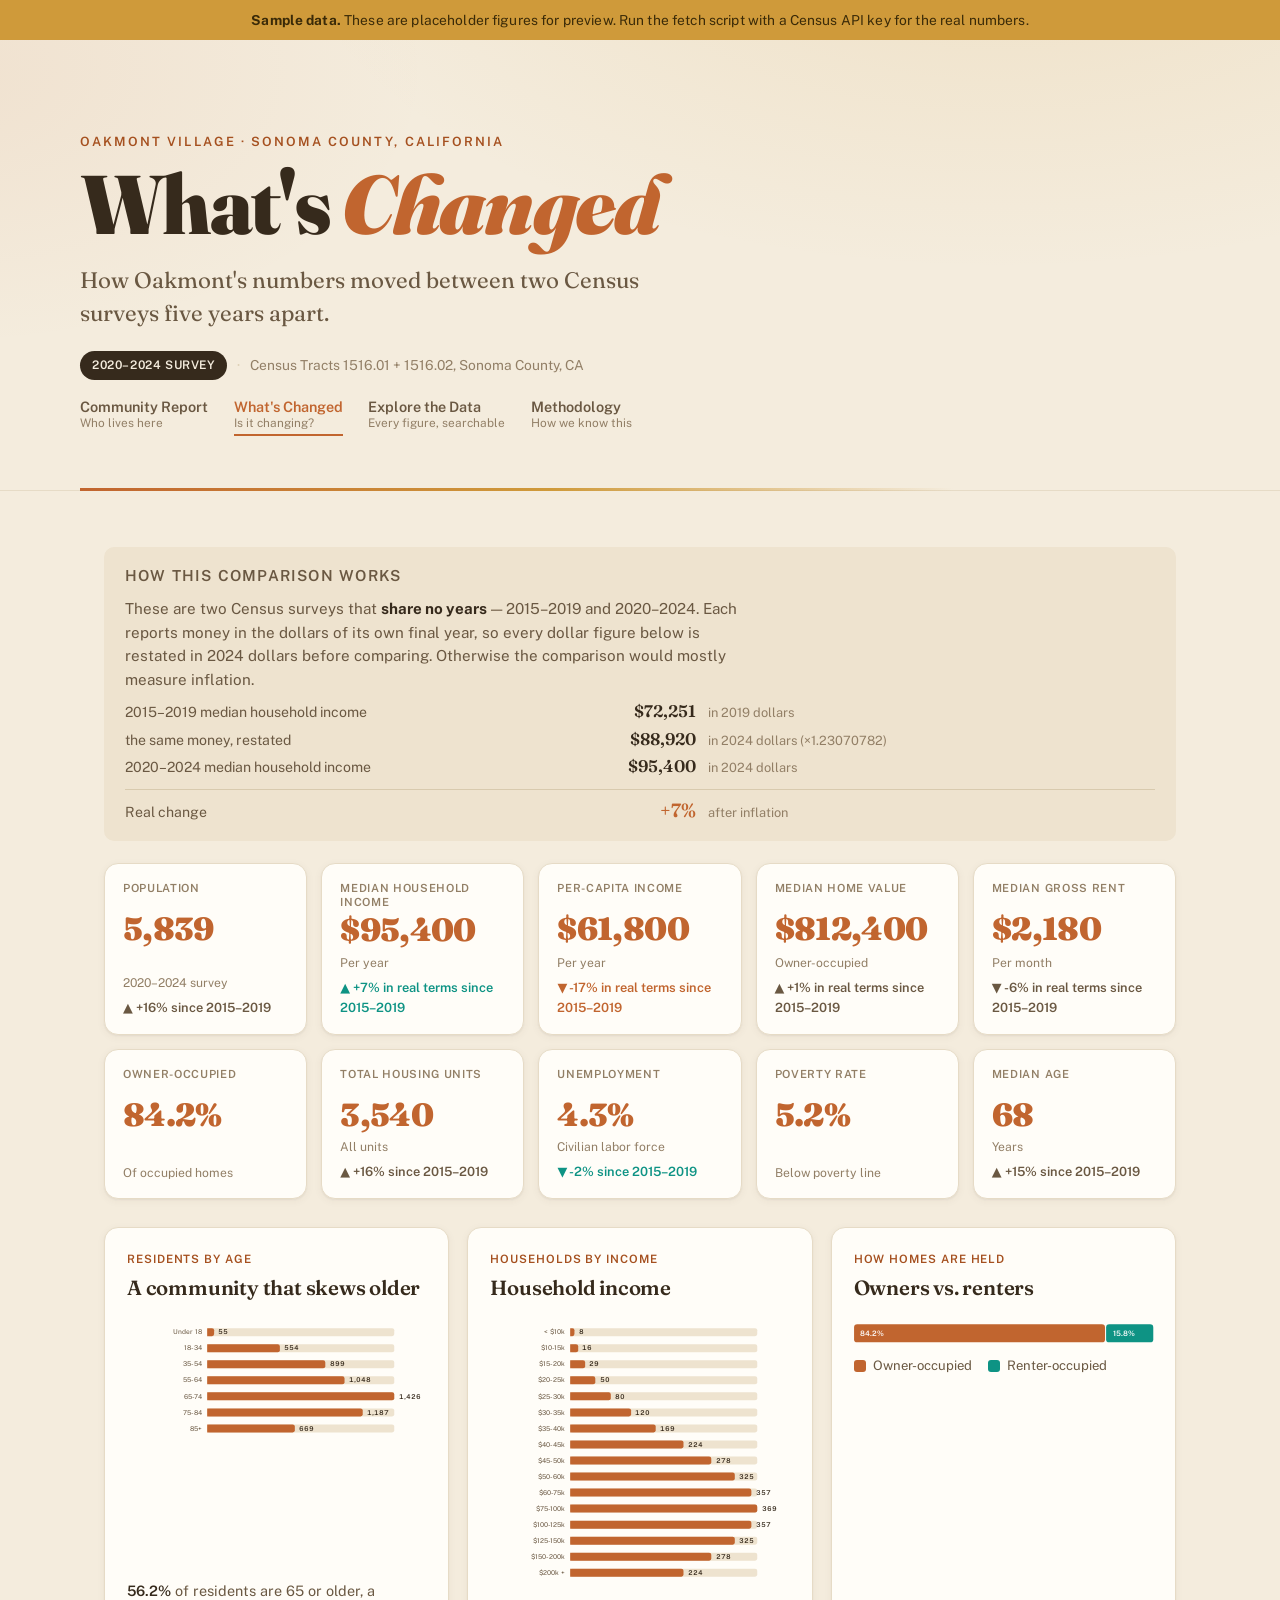
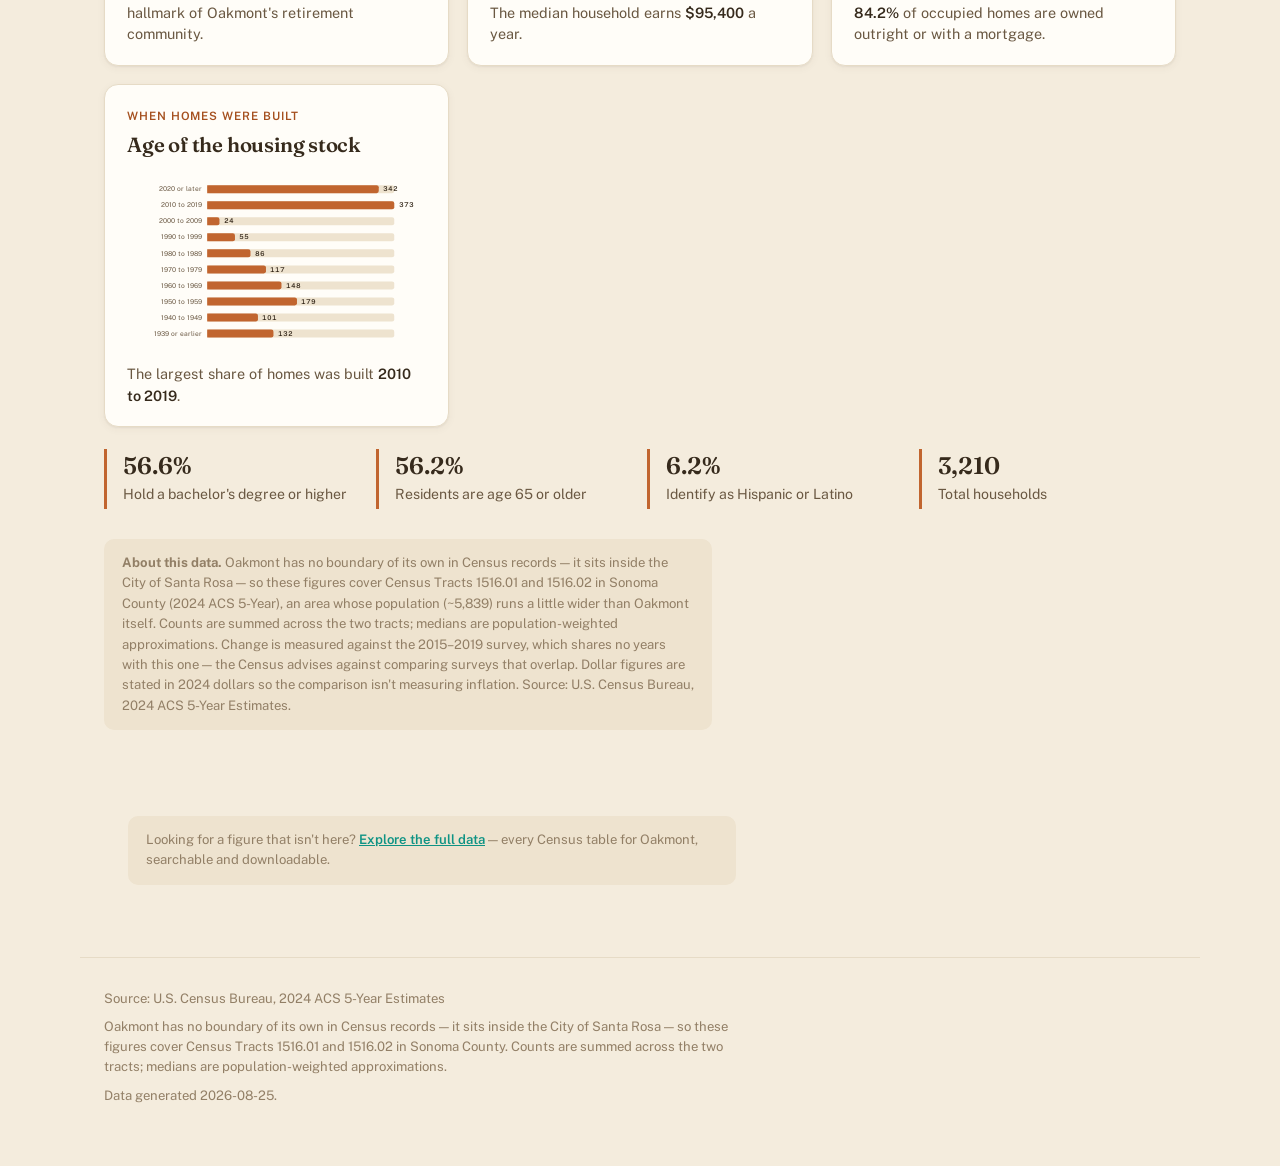
==== commit de49c0a3: "Merge the two 2020 pages and give the explorer its own home The site was organised by data source ra" ====
--- a/site/changes.html
+++ b/site/changes.html
@@ -3,8 +3,8 @@
 <head>
   <meta charset="UTF-8" />
   <meta name="viewport" content="width=device-width, initial-scale=1.0" />
-  <title>Oakmont Village — What's Changed (2024)</title>
-  <meta name="description" content="A census snapshot of Oakmont Village, Sonoma County, California, from the U.S. Census Bureau's American Community Survey." />
+  <title>Oakmont Village — What's Changed</title>
+  <meta name="description" content="How Oakmont Village changed between two U.S. Census surveys, 2015–2019 and 2020–2024, with dollar figures adjusted for inflation." />
   <link rel="icon" href="data:image/svg+xml,<svg xmlns='http://www.w3.org/2000/svg' viewBox='0 0 100 100'><text y='.9em' font-size='90'>🍇</text></svg>" />
   <link rel="preconnect" href="https://fonts.googleapis.com" />
   <link rel="preconnect" href="https://fonts.gstatic.com" crossorigin />
@@ -27,11 +27,23 @@
         <span class="meta-dot">·</span>
         <span id="meta-geo">Census Tracts 1516.01 + 1516.02</span>
       </div>
-      <nav class="year-nav" aria-label="Data year">
-        <a href="./report.html" class="year-link">Community Report</a>
-        <a href="./index.html" class="year-link">2020 Portrait</a>
-        <a href="./changes.html" class="year-link active" aria-current="page">2024 Update</a>
-        <a href="./methodology.html" class="year-link">Methodology</a>
+      <nav class="year-nav" aria-label="Sections">
+        <a href="./index.html" class="year-link">
+          <span class="year-link-label">Community Report</span>
+          <span class="year-link-sub">Who lives here</span>
+        </a>
+        <a href="./changes.html" class="year-link active" aria-current="page">
+          <span class="year-link-label">What's Changed</span>
+          <span class="year-link-sub">Is it changing?</span>
+        </a>
+        <a href="./explore.html" class="year-link">
+          <span class="year-link-label">Explore the Data</span>
+          <span class="year-link-sub">Every figure, searchable</span>
+        </a>
+        <a href="./methodology.html" class="year-link">
+          <span class="year-link-label">Methodology</span>
+          <span class="year-link-sub">How we know this</span>
+        </a>
       </nav>
     </div>
   </header>
@@ -49,13 +61,10 @@
       <p class="method-note" id="method-note"></p>
     </section>
 
-    <section class="explorer-section" aria-label="Full data explorer">
-      <button class="explorer-toggle" id="explorer-toggle" aria-expanded="false" aria-controls="explorer">
-        <span class="explorer-toggle-label">Full data explorer</span>
-        <span class="explorer-toggle-sub">Every variable, sortable and searchable, with CSV export</span>
-        <span class="chevron" aria-hidden="true"></span>
-      </button>
-      <div class="explorer" id="explorer" hidden></div>
+    <section class="explorer-section">
+      <p class="method-note">Looking for a figure that isn't here?
+        <a class="method-link" href="./explore.html">Explore the full data</a> — every Census table for
+        Oakmont, searchable and downloadable.</p>
     </section>
   </main>
 
--- a/site/styles.css
+++ b/site/styles.css
@@ -325,6 +325,24 @@
 .kpi-delta { margin-top: .35rem; font-size: .8rem; font-weight: 600; color: var(--ink-2); }
 .kpi-delta-good { color: var(--teal); }
 .kpi-delta-bad { color: var(--terracotta); }
+
+/* Explore page: plain-language intro and the dataset switcher. */
+.explore-intro { max-width: var(--maxw); margin: 0 auto; padding: 0 24px; display: flex; flex-direction: column; gap: .75rem; }
+.explore-intro p { margin: 0; max-width: 72ch; color: var(--ink-2); line-height: 1.6; }
+.explore-intro p strong { color: var(--ink); }
+.dataset-switch { display: grid; grid-template-columns: repeat(auto-fit, minmax(240px, 1fr)); gap: .75rem; margin-top: .5rem; }
+.dataset-btn { text-align: left; background: var(--card); border: 1px solid var(--line); border-radius: var(--radius); padding: .9rem 1rem; cursor: pointer; display: flex; flex-direction: column; gap: .25rem; font: inherit; }
+.dataset-btn:hover { border-color: var(--line-strong); }
+.dataset-btn:focus-visible { outline: 2px solid var(--terracotta); outline-offset: 2px; }
+.dataset-btn.is-on { border-color: var(--terracotta); box-shadow: inset 0 0 0 1px var(--terracotta); }
+.dataset-name { font: 600 1rem 'Public Sans', sans-serif; color: var(--ink); }
+.dataset-btn.is-on .dataset-name { color: var(--terracotta); }
+.dataset-note { font: 400 .82rem/1.4 'Public Sans', sans-serif; color: var(--ink-3); }
+
+/* The block map, when shown inside a report section. */
+.block-map-card { margin: 0; }
+.block-map-card figcaption { margin-top: .5rem; font-size: .85rem; color: var(--ink-2); line-height: 1.5; }
+.block-map { height: 380px; border-radius: var(--radius); border: 1px solid var(--line); }
 
 /* How the comparison works — sits above the numbers on the change page. */
 .change-basis { background: var(--paper-tint); border-radius: 10px; padding: 1.1rem 1.3rem; margin-bottom: 22px; }
@@ -342,12 +360,22 @@
   .basis-note { grid-column: 1 / -1; }
 }
 
-.year-nav { display: flex; flex-wrap: wrap; gap: .6rem 1rem; margin-top: 1rem; }
-.year-link { font: 600 .9rem/1 'Public Sans', sans-serif; color: var(--ink-2); text-decoration: none; padding-bottom: 2px; border-bottom: 2px solid transparent; }
-.year-link:hover { color: var(--ink); border-bottom-color: var(--line-strong); }
+.year-nav { display: flex; flex-wrap: wrap; gap: .6rem 1.6rem; margin-top: 1.1rem; }
+/* Two lines: the destination, and what you'd find there. The subtitle is real text rather than a
+   title attribute, which touch and screen-reader users never see. */
+.year-link { display: flex; flex-direction: column; gap: .1rem; text-decoration: none; padding-bottom: 3px; border-bottom: 2px solid transparent; }
+.year-link-label { font: 600 .9rem/1.2 'Public Sans', sans-serif; color: var(--ink-2); }
+.year-link-sub { font: 400 .74rem/1.2 'Public Sans', sans-serif; color: var(--ink-3); }
+.year-link:hover { border-bottom-color: var(--line-strong); }
+.year-link:hover .year-link-label { color: var(--ink); }
 /* Keyboard users could not see which tab they were on: there was no focus style at all. */
 .year-link:focus-visible { outline: 2px solid var(--terracotta); outline-offset: 3px; border-radius: 2px; }
-.year-link.active, .year-link[aria-current="page"] { color: var(--terracotta); border-bottom-color: var(--terracotta); }
+.year-link.active, .year-link[aria-current="page"] { border-bottom-color: var(--terracotta); }
+.year-link.active .year-link-label, .year-link[aria-current="page"] .year-link-label { color: var(--terracotta); }
+@media (max-width: 560px) {
+  .year-nav { gap: .5rem 1.1rem; }
+  .year-link-sub { display: none; }
+}
 
 .block-panel { max-width: 1080px; margin: 0 auto; padding: 3rem 1.5rem 1rem; border-top: 1px solid var(--line); }
 .block-panel-head { margin-bottom: 1.5rem; }
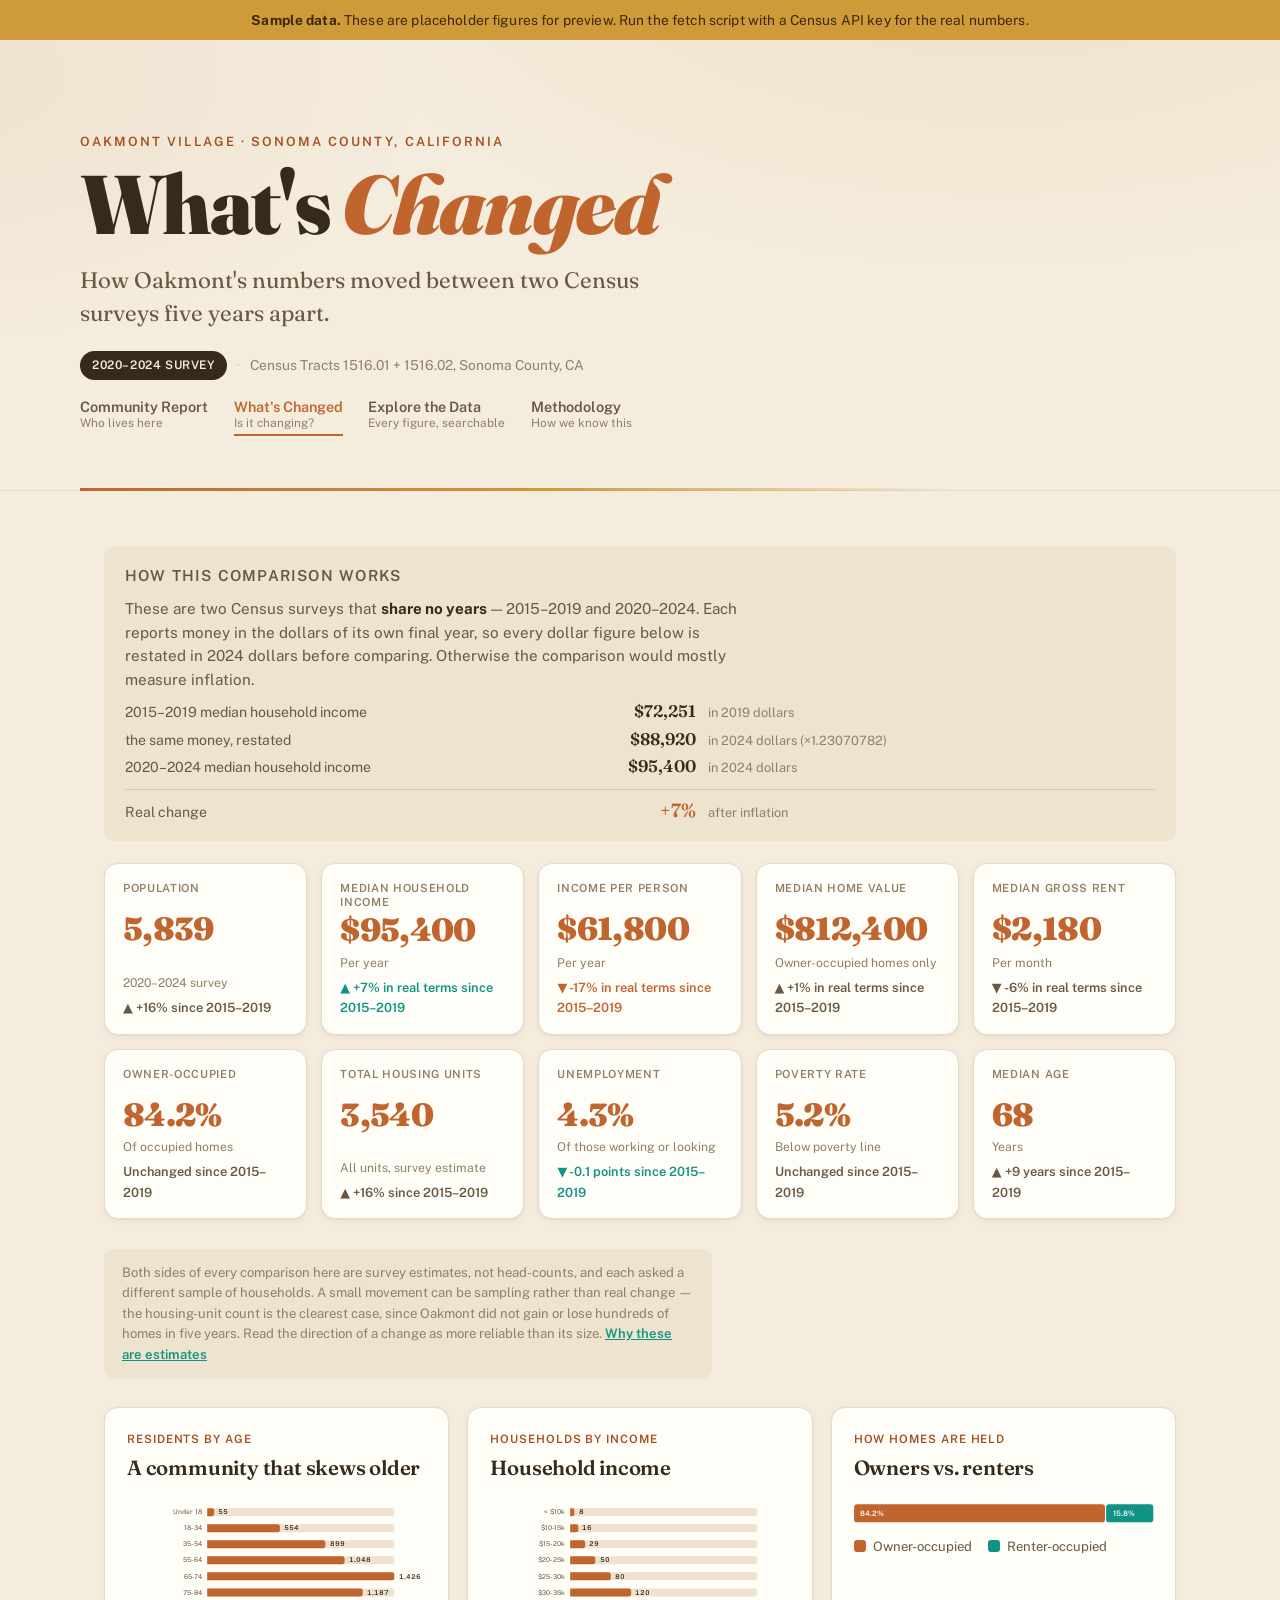
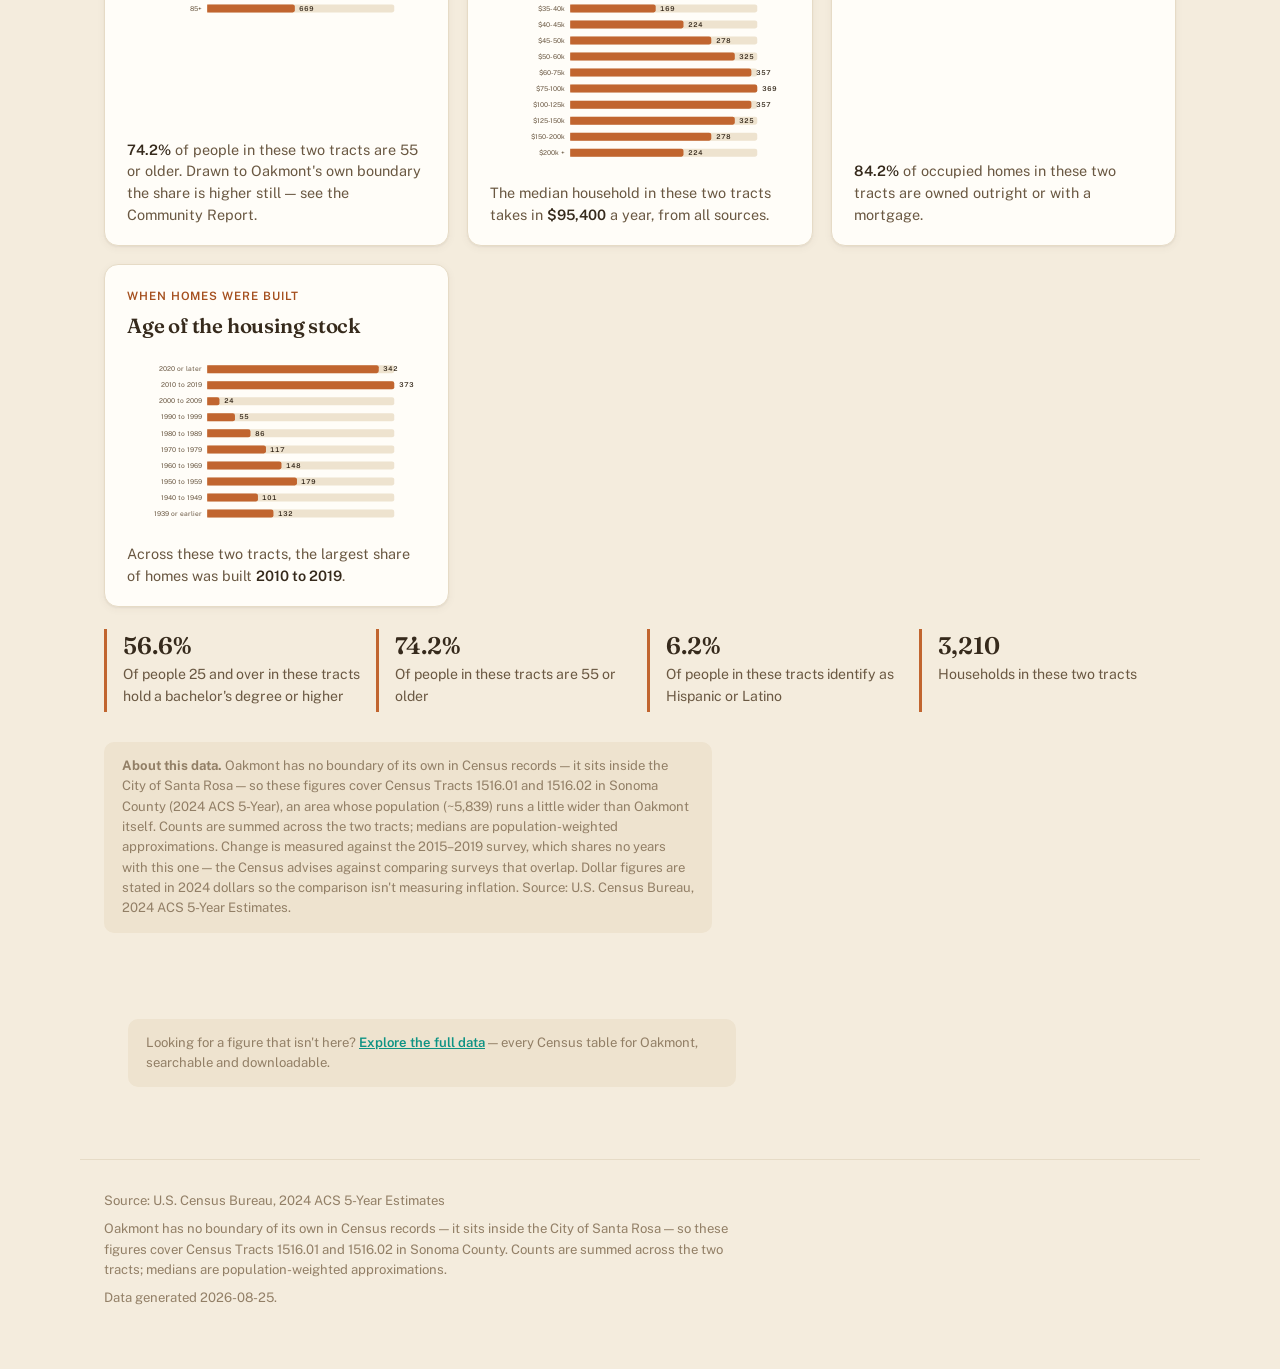
==== commit bed047ab: "Write the site for someone who has never seen census data Second pass, reading the rendered pages ra" ====
--- a/site/changes.html
+++ b/site/changes.html
@@ -54,6 +54,12 @@
 
       <div class="kpi-grid" id="kpis"></div>
 
+      <p class="method-note">Both sides of every comparison here are survey estimates, not head-counts, and
+        each asked a different sample of households. A small movement can be sampling rather than real
+        change — the housing-unit count is the clearest case, since Oakmont did not gain or lose hundreds
+        of homes in five years. Read the direction of a change as more reliable than its size.
+        <a class="method-link" href="./methodology.html#fine-print">Why these are estimates</a></p>
+
       <div class="chart-grid" id="charts"></div>
 
       <div class="callouts" id="callouts"></div>
--- a/site/styles.css
+++ b/site/styles.css
@@ -422,6 +422,14 @@
 .report-source { margin: 0; font: 400 .8rem 'Public Sans', sans-serif; color: var(--ink-soft, #6b625a); }
 .report-note { font: 400 .95rem/1.5 'Public Sans', sans-serif; color: var(--ink, #2b2621); }
 .kpi-src { margin-top: .35rem; font: 500 .68rem 'Public Sans', sans-serif; letter-spacing: .04em; text-transform: uppercase; color: var(--teal); }
+/* The plain-English statement that opens each section. Bigger than body text and full ink, so it
+   reads before the chart rather than after it. */
+.report-lead { margin: 0 0 .25rem; font: 400 1.12rem/1.55 var(--font-display); color: var(--ink); max-width: 62ch; }
+/* The Census citation, folded away. It matters, but not before the finding. */
+.report-source-detail { margin-top: .25rem; }
+.report-source-detail > summary { font-size: .82rem; color: var(--ink-3); }
+.report-source-detail > summary:hover { color: var(--teal); }
+.report-source-detail .report-source { margin: .25rem 0 0; }
 .report-subhead { margin: .75rem 0 0; font: 600 1rem 'Public Sans', sans-serif; color: var(--ink-soft, #6b625a); }
 .report-basis { margin: .25rem 0 0; font: 400 .78rem 'Public Sans', sans-serif; color: var(--ink-soft, #6b625a); }
 .report-basis strong { font-weight: 600; color: var(--ink, #2b2621); }
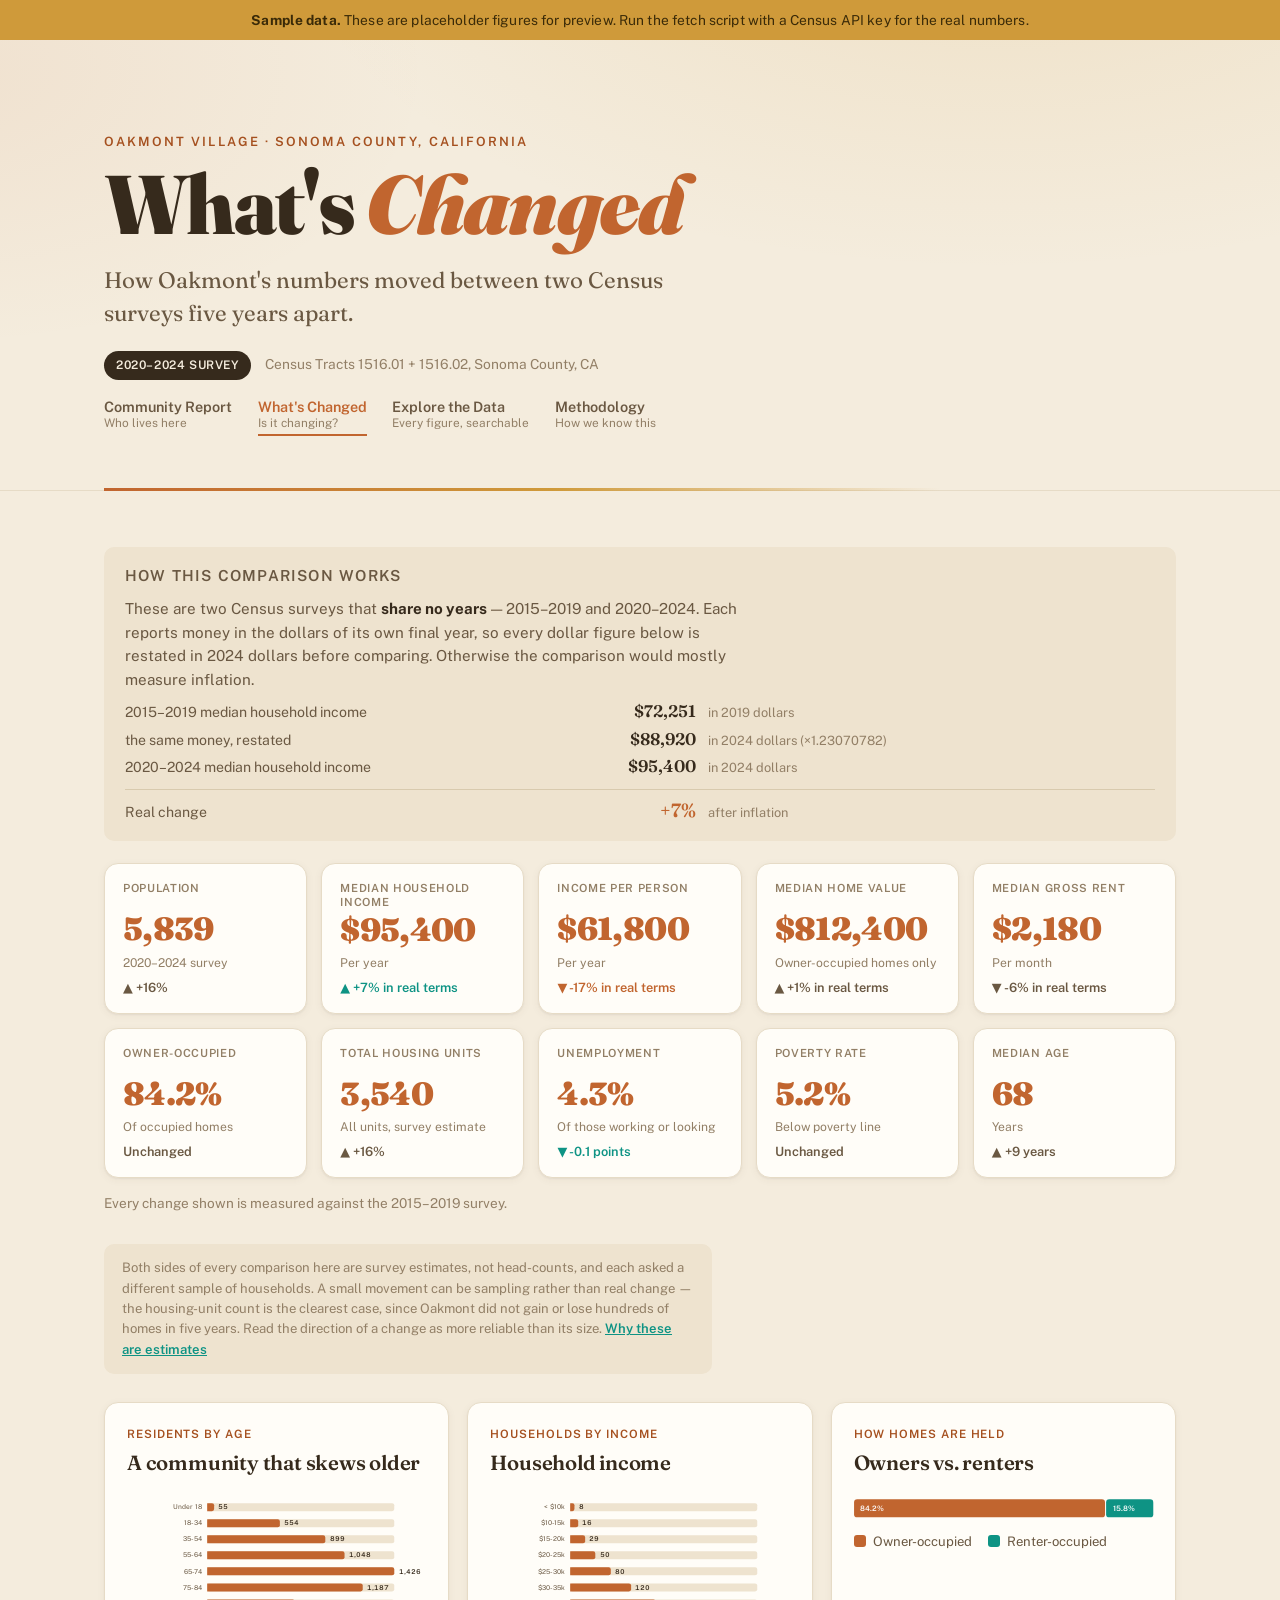
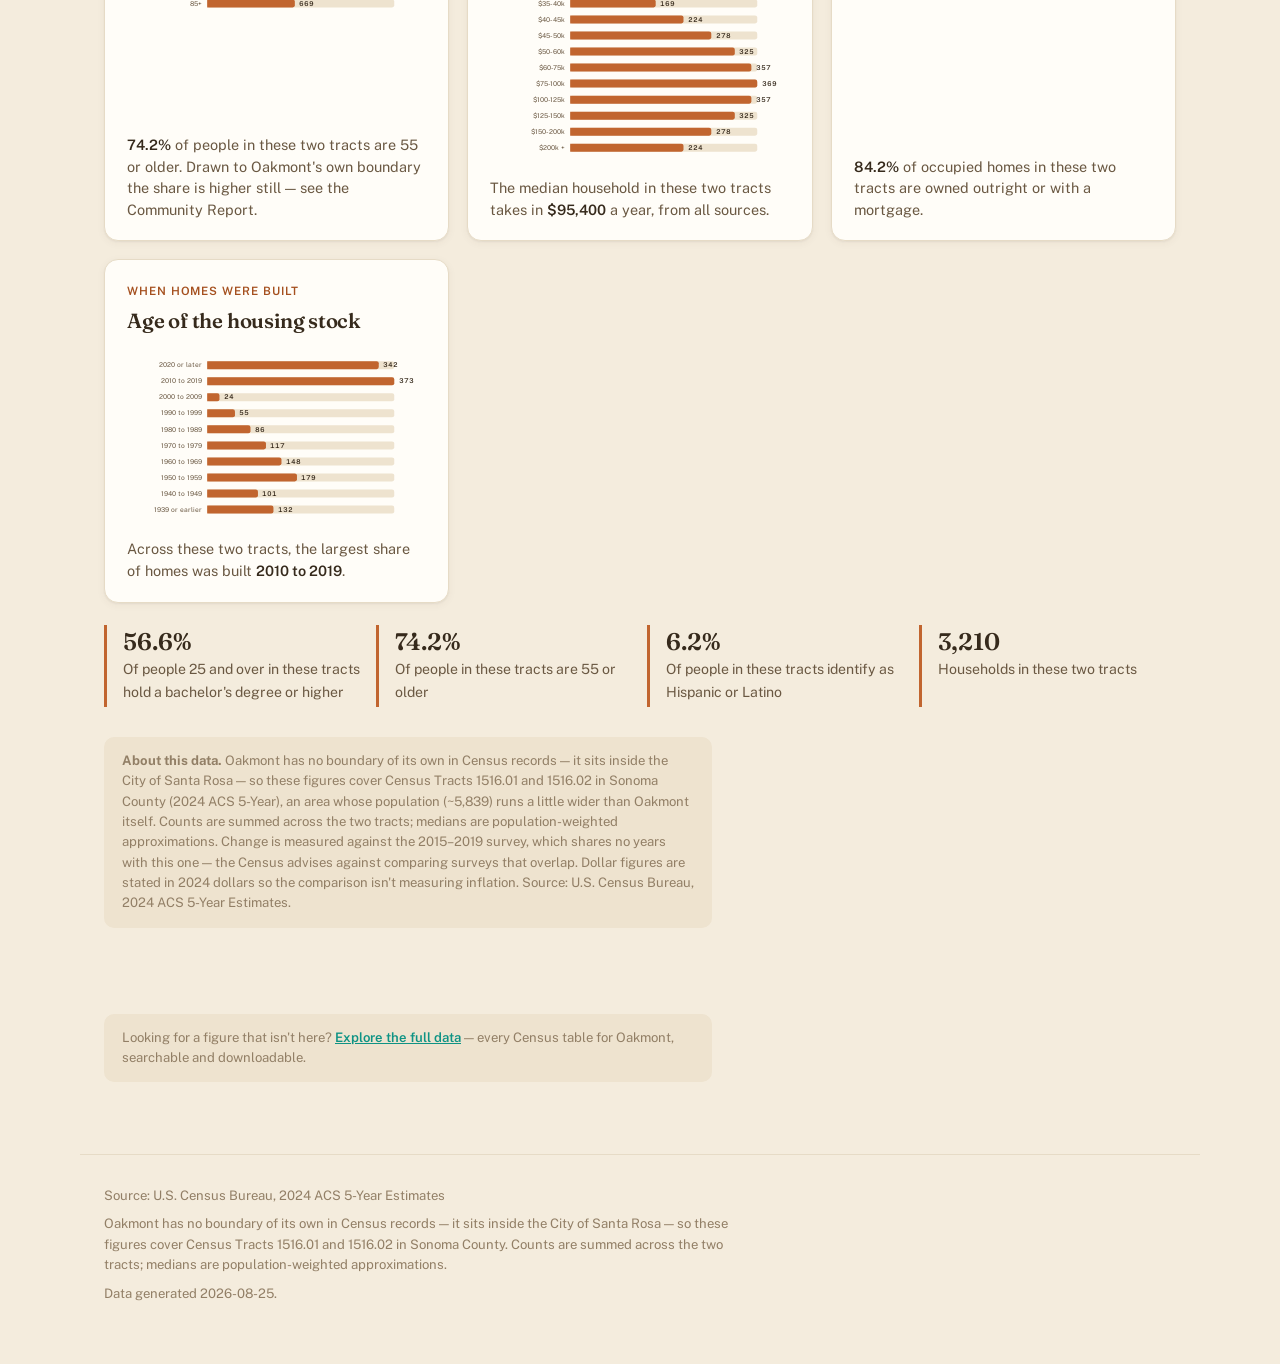
==== commit 21c5ceab: "Give every page one left edge The masthead, main and the footer are three separate elements that are" ====
--- a/site/changes.html
+++ b/site/changes.html
@@ -24,7 +24,6 @@
       <p class="lead">How Oakmont's numbers moved between two Census surveys five years apart.</p>
       <div class="masthead-meta">
         <span class="badge" id="badge-year">ACS 5-Year</span>
-        <span class="meta-dot">·</span>
         <span id="meta-geo">Census Tracts 1516.01 + 1516.02</span>
       </div>
       <nav class="year-nav" aria-label="Sections">
@@ -53,6 +52,8 @@
       <div id="change-basis"></div>
 
       <div class="kpi-grid" id="kpis"></div>
+
+      <p class="kpi-baseline" id="kpi-baseline" hidden></p>
 
       <p class="method-note">Both sides of every comparison here are survey estimates, not head-counts, and
         each asked a different sample of households. A small movement can be sampling rather than real
--- a/site/styles.css
+++ b/site/styles.css
@@ -27,7 +27,21 @@
   --shadow-md: 0 2px 6px rgba(74, 53, 32, 0.08), 0 12px 30px rgba(74, 53, 32, 0.09);
   --radius: 14px;
   --maxw: 1120px;
-}
+
+  /* The page's content column. The masthead, main and the footer all read these two, so the
+     headline, the body and the source line share one left edge. Anything that sets its own
+     max-width or side padding inside main puts a second gutter on top of main's and shifts that
+     region right of everything else. */
+  --col: var(--maxw);
+  --gutter: 24px;
+}
+
+/* The report sets a narrower measure for prose and the methodology page allows for its jump-nav;
+   the frame follows the body rather than the body sitting inside a wider frame. If :has() is
+   unsupported the column stays 1120px everywhere — wider than intended on those two pages, but
+   still aligned, which is the property that matters. */
+body:has(main.report) { --col: 920px; }
+body:has(main.method) { --col: 1080px; }
 
 *, *::before, *::after { box-sizing: border-box; margin: 0; padding: 0; }
 
@@ -61,17 +75,17 @@
 
 /* ── Masthead ──────────────────────────────────────────────────── */
 .masthead {
-  padding: clamp(44px, 8vw, 92px) 24px clamp(30px, 5vw, 54px);
+  padding: clamp(44px, 8vw, 92px) 0 clamp(30px, 5vw, 54px);
   border-bottom: 1px solid var(--line);
   position: relative;
 }
 .masthead::after {
   content: '';
   position: absolute; left: 50%; bottom: -1px; transform: translateX(-50%);
-  width: min(var(--maxw), calc(100% - 48px)); height: 3px;
+  width: calc(min(var(--col), 100%) - 2 * var(--gutter)); height: 3px;
   background: linear-gradient(90deg, var(--terracotta) 0%, var(--gold) 42%, transparent 78%);
 }
-.masthead-inner { max-width: var(--maxw); margin: 0 auto; }
+.masthead-inner { max-width: var(--col); margin: 0 auto; padding: 0 var(--gutter); }
 .kicker {
   font-size: 0.8rem; font-weight: 600; letter-spacing: 0.16em;
   text-transform: uppercase; color: var(--terracotta-dk);
@@ -89,7 +103,7 @@
   color: var(--ink-2); max-width: 44ch; margin: 18px 0 0; line-height: 1.45;
 }
 .masthead-meta {
-  display: flex; align-items: center; gap: 10px; flex-wrap: wrap;
+  display: flex; align-items: baseline; gap: 6px 14px; flex-wrap: wrap;
   margin-top: 22px; font-size: 0.86rem; color: var(--ink-3);
 }
 .badge {
@@ -97,10 +111,10 @@
   font-size: 0.74rem; letter-spacing: 0.05em; text-transform: uppercase;
   padding: 5px 12px; border-radius: 999px;
 }
-.meta-dot { color: var(--line-strong); }
+
 
 /* ── Layout shells ─────────────────────────────────────────────── */
-main { max-width: var(--maxw); margin: 0 auto; padding: 0 24px; }
+main { max-width: var(--col); margin: 0 auto; padding: 0 var(--gutter); }
 .snapshot { padding: clamp(34px, 5vw, 56px) 0; }
 
 /* ── KPI tiles ─────────────────────────────────────────────────── */
@@ -187,7 +201,7 @@
 }
 
 /* ── Explorer ──────────────────────────────────────────────────── */
-.explorer-section { max-width: var(--maxw); margin: 0 auto clamp(40px, 6vw, 72px); padding: 0 24px; }
+.explorer-section { margin-bottom: clamp(40px, 6vw, 72px); }
 .explorer-toggle {
   width: 100%; text-align: left; cursor: pointer;
   background: var(--card); border: 1px solid var(--line-strong);
@@ -287,7 +301,7 @@
 
 /* ── Footer ────────────────────────────────────────────────────── */
 .site-footer {
-  max-width: var(--maxw); margin: 0 auto; padding: 30px 24px 60px;
+  max-width: var(--col); margin: 0 auto; padding: 30px var(--gutter) 60px;
   border-top: 1px solid var(--line); font-size: 0.82rem; color: var(--ink-3);
 }
 .site-footer p + p { margin-top: 8px; }
@@ -322,12 +336,15 @@
 
 /* Delta tone is about meaning, not direction: rising poverty and rising income both point up, and
    colouring them alike reads as endorsement. Figures with no obvious good direction stay neutral. */
-.kpi-delta { margin-top: .35rem; font-size: .8rem; font-weight: 600; color: var(--ink-2); }
+/* One line, always. A wrapped badge pushes its tile's sub-label below its neighbours' and the
+   row stops reading as a row. The baseline it used to name now sits under the grid. */
+.kpi-delta { margin-top: .35rem; font-size: .8rem; font-weight: 600; color: var(--ink-2); white-space: nowrap; }
 .kpi-delta-good { color: var(--teal); }
 .kpi-delta-bad { color: var(--terracotta); }
+.kpi-baseline { margin-top: .9rem; font-size: .85rem; color: var(--ink-3); }
 
 /* Explore page: plain-language intro and the dataset switcher. */
-.explore-intro { max-width: var(--maxw); margin: 0 auto; padding: 0 24px; display: flex; flex-direction: column; gap: .75rem; }
+.explore-intro { padding-block: clamp(28px, 4vw, 44px) 0; display: flex; flex-direction: column; gap: .75rem; }
 .explore-intro p { margin: 0; max-width: 72ch; color: var(--ink-2); line-height: 1.6; }
 .explore-intro p strong { color: var(--ink); }
 .dataset-switch { display: grid; grid-template-columns: repeat(auto-fit, minmax(240px, 1fr)); gap: .75rem; margin-top: .5rem; }
@@ -416,7 +433,7 @@
 .leaflet-container { background: var(--wash, #faf6f0); font: inherit; }
 
 /* ── Community Report ── */
-.report { max-width: 920px; margin: 0 auto; padding: 2rem 1.25rem 4rem; display: flex; flex-direction: column; gap: 2.5rem; }
+.report { padding-block: 2rem 4rem; display: flex; flex-direction: column; gap: 2.5rem; }
 .report-section { display: flex; flex-direction: column; gap: 1rem; }
 .report-head h2 { margin: .15rem 0 0; font: 600 1.6rem/1.1 'Fraunces', serif; }
 .report-source { margin: 0; font: 400 .8rem 'Public Sans', sans-serif; color: var(--ink-soft, #6b625a); }
@@ -431,7 +448,7 @@
 .report-source-detail > summary:hover { color: var(--teal); }
 .report-source-detail .report-source { margin: .25rem 0 0; }
 .report-subhead { margin: .75rem 0 0; font: 600 1rem 'Public Sans', sans-serif; color: var(--ink-soft, #6b625a); }
-.report-basis { margin: .25rem 0 0; font: 400 .78rem 'Public Sans', sans-serif; color: var(--ink-soft, #6b625a); }
+.report-basis { margin: .55rem 0 0; font: 400 .78rem 'Public Sans', sans-serif; color: var(--ink-soft, #6b625a); }
 .report-basis strong { font-weight: 600; color: var(--ink, #2b2621); }
 .method-link { font-weight: 600; color: var(--teal); }
 .report-details > summary { cursor: pointer; font: 500 .9rem 'Public Sans', sans-serif; color: var(--teal); padding: .35rem 0; }
@@ -457,7 +474,7 @@
 .report-table th, .report-table td, .report-table td.num { text-align: center; }
 
 /* ---- Methodology page ---- */
-.method { max-width: 1080px; margin: 0 auto; padding: 2rem 1.5rem 4rem; }
+.method { padding-block: 2rem 4rem; }
 .method-layout { display: grid; grid-template-columns: 190px minmax(0, 1fr); gap: 2.5rem; align-items: start; }
 
 .method-jump { position: sticky; top: 1.5rem; display: flex; flex-direction: column; gap: .15rem; }
